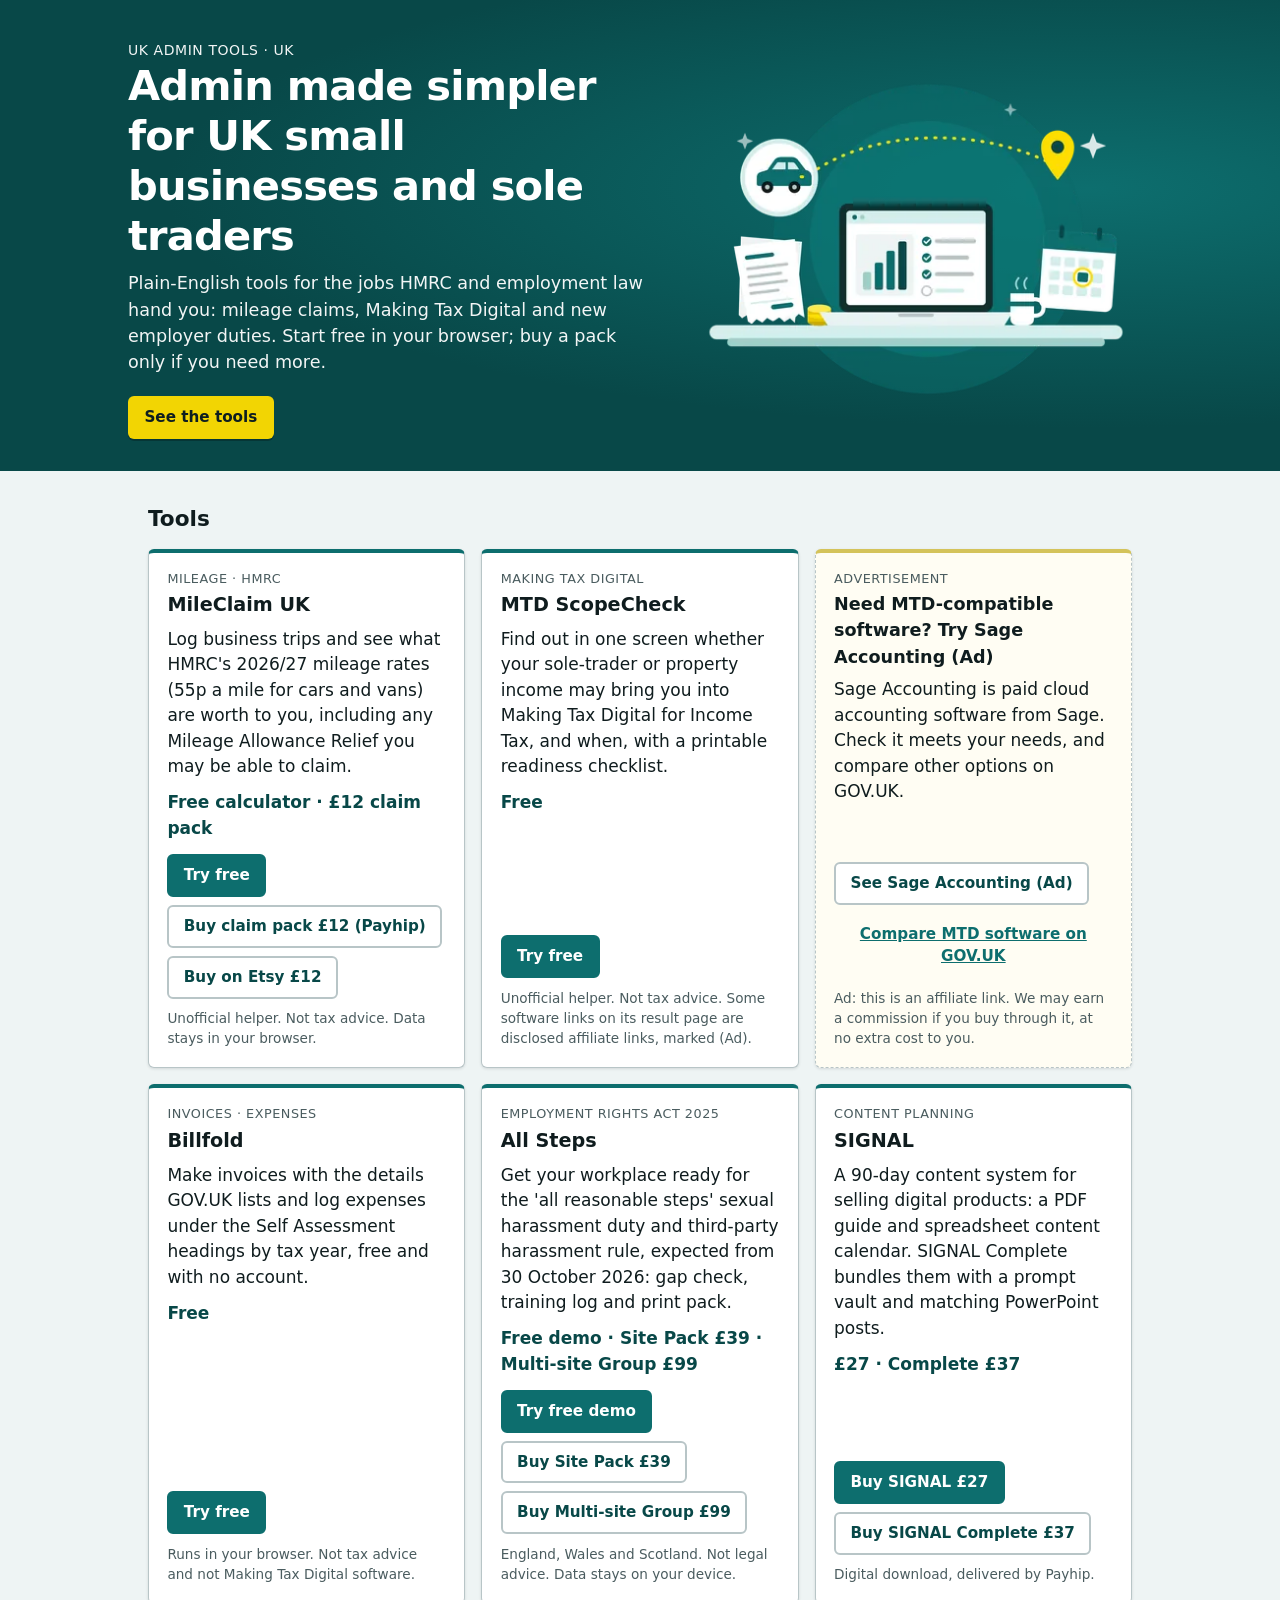
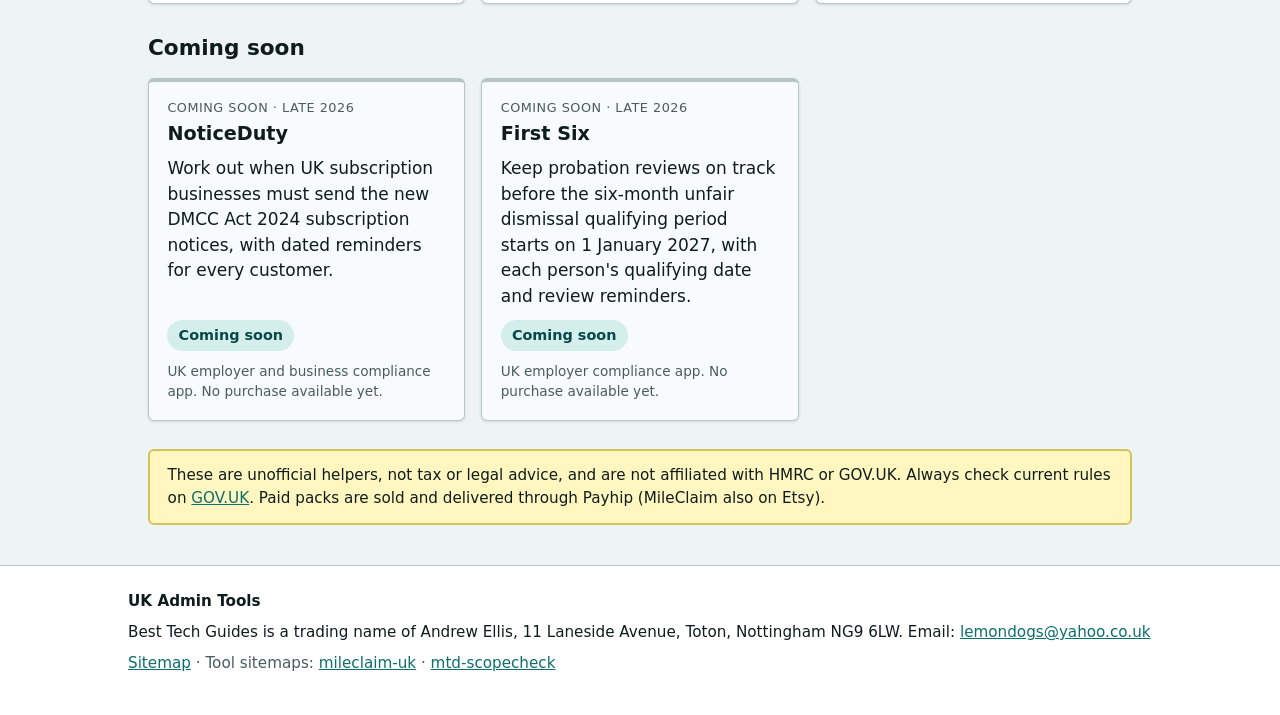
==== index.html @ e8af1aeb "Add Billfold card (free) and disclosed Sage Accounting affiliate ad; Billfold in ItemList and sitema" ====
<!DOCTYPE html>
<html lang="en-GB">
<head>
  <meta charset="utf-8">
  <meta name="viewport" content="width=device-width, initial-scale=1">
  <title>UK Admin Tools: free and low-cost tools for UK small businesses and sole traders</title>
  <meta name="description" content="UK Admin Tools makes simple, browser-based tools for UK small businesses and sole traders: HMRC mileage claims, Making Tax Digital scope checks and employer compliance files. Free tools plus low-cost packs.">
  <meta name="robots" content="index,follow">
  <link rel="canonical" href="https://besttechguides.github.io/">
  <meta property="og:type" content="website">
  <meta property="og:locale" content="en_GB">
  <meta property="og:url" content="https://besttechguides.github.io/">
  <meta property="og:site_name" content="UK Admin Tools">
  <meta property="og:title" content="UK Admin Tools: free and low-cost tools for UK small businesses and sole traders">
  <meta property="og:description" content="UK Admin Tools makes simple, browser-based tools for UK small businesses and sole traders: HMRC mileage claims, Making Tax Digital scope checks and employer compliance files. Free tools plus low-cost packs.">
  <meta property="og:image" content="https://besttechguides.github.io/img/og-image.png">
  <meta property="og:image:type" content="image/png">
  <meta property="og:image:width" content="1200">
  <meta property="og:image:height" content="630">
  <meta property="og:image:alt" content="Illustration of a small-business desk: a laptop showing a chart and checklist, receipts and coins, a coffee mug, a calendar with a date circled, and a car badge with a dotted route to a map pin.">
  <meta name="twitter:card" content="summary_large_image">
  <meta name="twitter:title" content="UK Admin Tools: free and low-cost tools for UK small businesses and sole traders">
  <meta name="twitter:description" content="UK Admin Tools makes simple, browser-based tools for UK small businesses and sole traders: HMRC mileage claims, Making Tax Digital scope checks and employer compliance files. Free tools plus low-cost packs.">
  <meta name="twitter:image" content="https://besttechguides.github.io/img/og-image.png">
  <meta name="twitter:image:alt" content="Illustration of a small-business desk: a laptop showing a chart and checklist, receipts and coins, a coffee mug, a calendar with a date circled, and a car badge with a dotted route to a map pin.">
  <meta name="theme-color" content="#084848">
  <link rel="stylesheet" href="styles.css">
  <link rel="sitemap" type="application/xml" title="Sitemap" href="https://besttechguides.github.io/sitemap.xml">
  <script type="application/ld+json">
{
  "@context": "https://schema.org",
  "@type": "Organization",
  "name": "UK Admin Tools",
  "url": "https://besttechguides.github.io/",
  "email": "lemondogs@yahoo.co.uk",
  "address": {
    "@type": "PostalAddress",
    "streetAddress": "11 Laneside Avenue, Toton",
    "addressLocality": "Nottingham",
    "postalCode": "NG9 6LW",
    "addressCountry": "GB"
  }
}
  </script>
  <script type="application/ld+json">
{
  "@context": "https://schema.org",
  "@type": "ItemList",
  "name": "UK Admin Tools tools",
  "itemListElement": [
    {
      "@type": "ListItem",
      "position": 1,
      "item": {
        "@type": "WebApplication",
        "name": "MileClaim UK",
        "url": "https://besttechguides.github.io/mileclaim-uk/",
        "description": "Log business trips and see what HMRC's 2026/27 mileage rates (55p a mile for cars and vans) are worth to you, including any Mileage Allowance Relief you may be able to claim.",
        "applicationCategory": "BusinessApplication",
        "operatingSystem": "Any",
        "offers": [
          {
            "@type": "Offer",
            "name": "Free calculator",
            "price": "0",
            "priceCurrency": "GBP",
            "url": "https://besttechguides.github.io/mileclaim-uk/"
          },
          {
            "@type": "Offer",
            "name": "HMRC Mileage Claim Pack 2026/27",
            "price": "12.00",
            "priceCurrency": "GBP",
            "url": "https://payhip.com/b/d2CPD"
          }
        ]
      }
    },
    {
      "@type": "ListItem",
      "position": 2,
      "item": {
        "@type": "WebApplication",
        "name": "MTD ScopeCheck",
        "url": "https://besttechguides.github.io/mtd-scopecheck/",
        "description": "Find out in one screen whether your sole-trader or property income may bring you into Making Tax Digital for Income Tax, and when, with a printable readiness checklist.",
        "applicationCategory": "BusinessApplication",
        "operatingSystem": "Any",
        "offers": [
          {
            "@type": "Offer",
            "name": "Free scope checker",
            "price": "0",
            "priceCurrency": "GBP",
            "url": "https://besttechguides.github.io/mtd-scopecheck/"
          }
        ]
      }
    },
    {
      "@type": "ListItem",
      "position": 3,
      "item": {
        "@type": "WebApplication",
        "name": "Billfold",
        "url": "https://besttechguides.github.io/billfold/",
        "description": "Make invoices with the details GOV.UK lists and log expenses under the Self Assessment headings by tax year, free and with no account.",
        "applicationCategory": "BusinessApplication",
        "operatingSystem": "Any",
        "offers": [
          {
            "@type": "Offer",
            "name": "Free invoice and expense worksheet",
            "price": "0",
            "priceCurrency": "GBP",
            "url": "https://besttechguides.github.io/billfold/"
          }
        ]
      }
    },
    {
      "@type": "ListItem",
      "position": 4,
      "item": {
        "@type": "WebApplication",
        "name": "All Steps",
        "url": "https://besttechguides.github.io/all-steps/",
        "description": "Get your workplace ready for the 'all reasonable steps' sexual harassment duty and third-party harassment rule, expected from 30 October 2026: gap check, training log and print pack.",
        "applicationCategory": "BusinessApplication",
        "operatingSystem": "Any",
        "offers": [
          {
            "@type": "Offer",
            "name": "Free demo",
            "price": "0",
            "priceCurrency": "GBP",
            "url": "https://besttechguides.github.io/all-steps/"
          },
          {
            "@type": "Offer",
            "name": "All Steps Site Pack",
            "price": "39.00",
            "priceCurrency": "GBP",
            "url": "https://payhip.com/b/bBaI7"
          },
          {
            "@type": "Offer",
            "name": "All Steps Multi-site Group",
            "price": "99.00",
            "priceCurrency": "GBP",
            "url": "https://payhip.com/b/0mWQ7"
          }
        ]
      }
    },
    {
      "@type": "ListItem",
      "position": 5,
      "item": {
        "@type": "Product",
        "name": "SIGNAL",
        "url": "https://payhip.com/b/0lhdi",
        "description": "A 90-day content system for selling digital products: a PDF guide and spreadsheet content calendar. SIGNAL Complete bundles them with a prompt vault and matching PowerPoint posts.",
        "offers": [
          {
            "@type": "Offer",
            "name": "SIGNAL 90-Day Authority Content System",
            "price": "27.00",
            "priceCurrency": "GBP",
            "url": "https://payhip.com/b/0lhdi"
          },
          {
            "@type": "Offer",
            "name": "SIGNAL Complete",
            "price": "37.00",
            "priceCurrency": "GBP",
            "url": "https://payhip.com/b/3fCz1"
          }
        ]
      }
    }
  ]
}
  </script>
</head>
<body>
  <a class="skip-link" href="#main">Skip to content</a>
  <header class="site-header hero">
    <div class="site-header__inner hero__inner">
      <div class="hero__text">
        <p class="site-header__eyebrow">UK Admin Tools · UK</p>
        <h1>Admin made simpler for UK small businesses and sole traders</h1>
        <p class="hero__sub">Plain-English tools for the jobs HMRC and employment law hand you: mileage claims, Making Tax Digital and new employer duties. Start free in your browser; buy a pack only if you need more.</p>
        <p class="site-header__ctas"><a class="btn btn--cta" href="#tools">See the tools</a></p>
      </div>
      <picture class="hero__art">
        <source type="image/webp" srcset="img/hero-480.webp 480w, img/hero-720.webp 720w, img/hero-960.webp 960w" sizes="(min-width: 860px) 460px, (min-width: 560px) 70vw, 92vw">
        <img src="img/hero-960.png" width="800" height="600" alt="Illustration of a small-business desk: a laptop showing a chart and checklist, receipts and coins, a coffee mug, a calendar with a date circled, and a car badge with a dotted route to a map pin." fetchpriority="high" decoding="async">
      </picture>
    </div>
  </header>

  <main id="main">
    <section aria-labelledby="tools-heading" id="tools">
      <h2 id="tools-heading">Tools</h2>
      <div class="grid">
      <article class="card" id="mileclaim">
        <p class="card__tag">Mileage · HMRC</p>
        <h3>MileClaim UK</h3>
        <p class="card__benefit">Log business trips and see what HMRC's 2026/27 mileage rates (55p a mile for cars and vans) are worth to you, including any Mileage Allowance Relief you may be able to claim.</p>
        <p class="card__price">Free calculator · £12 claim pack</p>
        <p class="card__ctas">
          <a class="btn btn--primary" href="https://besttechguides.github.io/mileclaim-uk/">Try free</a>
          <a class="btn btn--secondary" href="https://payhip.com/b/d2CPD" target="_blank" rel="noopener noreferrer">Buy claim pack £12 (Payhip)</a>
          <a class="btn btn--secondary" href="https://www.etsy.com/uk/listing/4578489364/hmrc-mileage-claim-pack-202627-uk" target="_blank" rel="noopener noreferrer">Buy on Etsy £12</a>
        </p>
        <p class="card__note">Unofficial helper. Not tax advice. Data stays in your browser.</p>
      </article>
      <article class="card" id="mtd">
        <p class="card__tag">Making Tax Digital</p>
        <h3>MTD ScopeCheck</h3>
        <p class="card__benefit">Find out in one screen whether your sole-trader or property income may bring you into Making Tax Digital for Income Tax, and when, with a printable readiness checklist.</p>
        <p class="card__price">Free</p>
        <p class="card__ctas">
          <a class="btn btn--primary" href="https://besttechguides.github.io/mtd-scopecheck/">Try free</a>
        </p>
        <p class="card__note">Unofficial helper. Not tax advice. Some software links on its result page are disclosed affiliate links, marked (Ad).</p>
      </article>
      <aside class="card card--ad" id="ad-sage" aria-label="Advertisement">
        <p class="card__tag">Advertisement</p>
        <h3>Need MTD-compatible software? Try Sage Accounting (Ad)</h3>
        <p class="card__benefit">Sage Accounting is paid cloud accounting software from Sage. Check it meets your needs, and compare other options on GOV.UK.</p>
        <p class="card__ctas">
          <a class="btn btn--secondary" href="https://sageuklimited.sjv.io/5kGrQj" target="_blank" rel="sponsored noopener">See Sage Accounting (Ad)</a>
          <a class="btn btn--link" href="https://www.gov.uk/guidance/choose-the-right-software-for-making-tax-digital-for-income-tax" target="_blank" rel="noopener noreferrer">Compare MTD software on GOV.UK</a>
        </p>
        <p class="card__note">Ad: this is an affiliate link. We may earn a commission if you buy through it, at no extra cost to you.</p>
      </aside>
      <article class="card" id="billfold">
        <p class="card__tag">Invoices · Expenses</p>
        <h3>Billfold</h3>
        <p class="card__benefit">Make invoices with the details GOV.UK lists and log expenses under the Self Assessment headings by tax year, free and with no account.</p>
        <p class="card__price">Free</p>
        <p class="card__ctas">
          <a class="btn btn--primary" href="https://besttechguides.github.io/billfold/">Try free</a>
        </p>
        <p class="card__note">Runs in your browser. Not tax advice and not Making Tax Digital software.</p>
      </article>
      <article class="card" id="allsteps">
        <p class="card__tag">Employment Rights Act 2025</p>
        <h3>All Steps</h3>
        <p class="card__benefit">Get your workplace ready for the 'all reasonable steps' sexual harassment duty and third-party harassment rule, expected from 30 October 2026: gap check, training log and print pack.</p>
        <p class="card__price">Free demo · Site Pack £39 · Multi-site Group £99</p>
        <p class="card__ctas">
          <a class="btn btn--primary" href="https://besttechguides.github.io/all-steps/">Try free demo</a>
          <a class="btn btn--secondary" href="https://payhip.com/b/bBaI7" target="_blank" rel="noopener noreferrer">Buy Site Pack £39</a>
          <a class="btn btn--secondary" href="https://payhip.com/b/0mWQ7" target="_blank" rel="noopener noreferrer">Buy Multi-site Group £99</a>
        </p>
        <p class="card__note">England, Wales and Scotland. Not legal advice. Data stays on your device.</p>
      </article>
      <article class="card" id="signal">
        <p class="card__tag">Content planning</p>
        <h3>SIGNAL</h3>
        <p class="card__benefit">A 90-day content system for selling digital products: a PDF guide and spreadsheet content calendar. SIGNAL Complete bundles them with a prompt vault and matching PowerPoint posts.</p>
        <p class="card__price">£27 · Complete £37</p>
        <p class="card__ctas">
          <a class="btn btn--primary" href="https://payhip.com/b/0lhdi" target="_blank" rel="noopener noreferrer">Buy SIGNAL £27</a>
          <a class="btn btn--secondary" href="https://payhip.com/b/3fCz1" target="_blank" rel="noopener noreferrer">Buy SIGNAL Complete £37</a>
        </p>
        <p class="card__note">Digital download, delivered by Payhip.</p>
      </article>
      </div>
    </section>

    <section aria-labelledby="soon-heading" id="soon">
      <h2 id="soon-heading">Coming soon</h2>
      <div class="grid">
      <article class="card card--soon" id="noticeduty">
        <p class="card__tag">Coming soon · late 2026</p>
        <h3>NoticeDuty</h3>
        <p class="card__benefit">Work out when UK subscription businesses must send the new DMCC Act 2024 subscription notices, with dated reminders for every customer.</p>
        
        <p class="card__ctas"><span class="badge">Coming soon</span></p>
        <p class="card__note">UK employer and business compliance app. No purchase available yet.</p>
      </article>
      <article class="card card--soon" id="firstsix">
        <p class="card__tag">Coming soon · late 2026</p>
        <h3>First Six</h3>
        <p class="card__benefit">Keep probation reviews on track before the six-month unfair dismissal qualifying period starts on 1 January 2027, with each person's qualifying date and review reminders.</p>
        
        <p class="card__ctas"><span class="badge">Coming soon</span></p>
        <p class="card__note">UK employer compliance app. No purchase available yet.</p>
      </article>
      </div>
    </section>

    <aside class="disclaimer" role="note">
      <p>These are unofficial helpers, not tax or legal advice, and are not affiliated with HMRC or GOV.UK. Always check current rules on <a href="https://www.gov.uk/" target="_blank" rel="noopener noreferrer">GOV.UK</a>. Paid packs are sold and delivered through Payhip (MileClaim also on Etsy).</p>
    </aside>
  </main>

  <footer class="site-footer">
    <div class="site-footer__inner">
      <p><strong>UK Admin Tools</strong></p>
      <p>Best Tech Guides is a trading name of Andrew Ellis, 11 Laneside Avenue, Toton, Nottingham NG9 6LW. Email: <a href="mailto:lemondogs@yahoo.co.uk">lemondogs@yahoo.co.uk</a></p>
      <p class="muted"><a href="https://besttechguides.github.io/sitemap.xml">Sitemap</a> · Tool sitemaps: <a href="https://besttechguides.github.io/mileclaim-uk/sitemap.xml">mileclaim-uk</a> · <a href="https://besttechguides.github.io/mtd-scopecheck/sitemap.xml">mtd-scopecheck</a></p>
    </div>
  </footer>
</body>
</html>
---- styles.css ----
/* Hub: same teal / ink palette and components as MileClaim UK and MTD ScopeCheck */
:root{--ink:#0f1c1e;--muted:#4a5c5f;--border:#b8c5c7;--surface:#fff;--page:#eef4f4;--brand:#0d6e6e;--brand-dark:#084848;--brand-light:#d4eeec;--focus:#ffdd00;--amber-bg:#fff7bf;--radius:6px;--shadow:0 1px 3px rgba(15,28,30,.12);--max:64rem;--font:"Segoe UI",system-ui,-apple-system,BlinkMacSystemFont,"Helvetica Neue",Arial,sans-serif}
*,*::before,*::after{box-sizing:border-box}
html{scroll-behavior:smooth}
body{margin:0;font-family:var(--font);font-size:1.0625rem;line-height:1.5;color:var(--ink);background:var(--page)}
a{color:var(--brand)}a:hover{color:var(--brand-dark)}
a:focus-visible{outline:3px solid var(--focus);outline-offset:0}
.skip-link{position:absolute;left:-9999px;top:0;background:var(--ink);color:#fff;padding:.5rem 1rem;z-index:100}.skip-link:focus{left:0}
.site-header{background:var(--brand-dark);color:#fff;padding:1.75rem 1.25rem 2rem}
.site-header__inner,main,.site-footer__inner{max-width:var(--max);margin:0 auto}
.site-header__eyebrow{margin:0 0 .35rem;font-size:.875rem;letter-spacing:.04em;text-transform:uppercase;opacity:.9}
.site-header h1{margin:0 0 .6rem;font-size:clamp(1.6rem,4.5vw,2.4rem);font-weight:700;letter-spacing:-.02em;line-height:1.2;max-width:40rem}
.site-header p{margin:0;max-width:42rem;opacity:.95}
.site-header__ctas{margin-top:1.25rem!important}
.hero{position:relative;overflow:hidden;background:radial-gradient(ellipse at 85% 40%,#0d6e6e 0%,rgba(13,110,110,0) 60%),var(--brand-dark);padding:2rem 1.25rem 1.5rem}
.hero__inner{display:grid;grid-template-columns:1fr;gap:1rem;align-items:center}
.hero__sub{font-size:1.1rem}
.hero__art{display:block;justify-self:center;width:100%;max-width:30rem}
.hero__art img{display:block;width:100%;height:auto;aspect-ratio:4/3}
.btn--cta{background:var(--focus);color:var(--ink);border-color:var(--focus);font-size:1.05rem;padding:.7rem 1.4rem;box-shadow:0 2px 0 rgba(0,0,0,.25)}
.btn--cta:hover{background:#ffe94d;border-color:#ffe94d;color:var(--ink)}
.btn--cta:focus-visible{outline:3px solid #fff;outline-offset:2px}
@media (min-width:860px){.hero{padding:2.5rem 1.25rem 2rem}.hero__inner{grid-template-columns:1.1fr 1fr;gap:2rem}.hero h1{font-size:2.6rem}.hero__art{max-width:none}}
@media (prefers-reduced-motion:reduce){html{scroll-behavior:auto}}
main{padding:1.5rem 1.25rem 2.5rem}
main h2{font-size:1.35rem;margin:.5rem 0 .85rem}
section+section{margin-top:1.75rem}
.grid{display:grid;grid-template-columns:1fr;gap:1rem}
@media (min-width:640px){.grid{grid-template-columns:repeat(2,1fr)}}
@media (min-width:980px){.grid{grid-template-columns:repeat(3,1fr)}}
.card{display:flex;flex-direction:column;background:var(--surface);border:1px solid var(--border);border-top:4px solid var(--brand);border-radius:var(--radius);box-shadow:var(--shadow);padding:1rem 1.15rem 1.15rem}
.card--soon{border-top-color:var(--border);background:#f8fbfb}
.card__tag{margin:0 0 .2rem;font-size:.8rem;text-transform:uppercase;letter-spacing:.04em;color:var(--muted)}
.card h3{margin:0 0 .45rem;font-size:1.2rem}
.card__benefit{margin:0 0 .65rem}
.card__price{margin:0 0 .8rem;font-weight:700;color:var(--brand-dark)}
.card__ctas{display:flex;flex-wrap:wrap;gap:.5rem;margin:auto 0 .6rem}
.card__note{margin:0;font-size:.85rem;color:var(--muted)}
.btn{display:inline-block;font:inherit;font-size:.95rem;font-weight:600;padding:.5rem .9rem;border-radius:var(--radius);border:2px solid transparent;text-decoration:none;text-align:center}
.btn--primary{background:var(--brand);color:#fff;border-color:var(--brand)}.btn--primary:hover{background:var(--brand-dark);border-color:var(--brand-dark);color:#fff}
.btn--secondary{background:#fff;color:var(--brand-dark);border-color:var(--border)}.btn--secondary:hover{border-color:var(--brand);color:var(--brand-dark)}
.btn--light{background:#fff;color:var(--brand-dark);border-color:#fff}.btn--light:hover{background:var(--brand-light);color:var(--brand-dark)}
.badge{display:inline-block;background:var(--brand-light);color:var(--brand-dark);font-weight:600;font-size:.9rem;padding:.3rem .7rem;border-radius:999px}
.disclaimer{background:var(--amber-bg);border:2px solid #d4c35a;border-radius:var(--radius);padding:.85rem 1.1rem;margin-top:1.75rem;font-size:.95rem}
.disclaimer p{margin:0}
.site-footer{border-top:1px solid var(--border);background:#fff;padding:1.5rem 1.25rem 2rem;font-size:.95rem}
.site-footer p{margin:0 0 .5rem}
.muted{color:var(--muted)}
.card--ad{border-top-color:#d4c35a;border-style:dashed;border-top-style:solid;background:#fffdf3}
.card--ad h3{font-size:1.1rem}
.btn--link{background:none;border-color:transparent;color:var(--brand);text-decoration:underline;padding-left:.2rem;padding-right:.2rem}
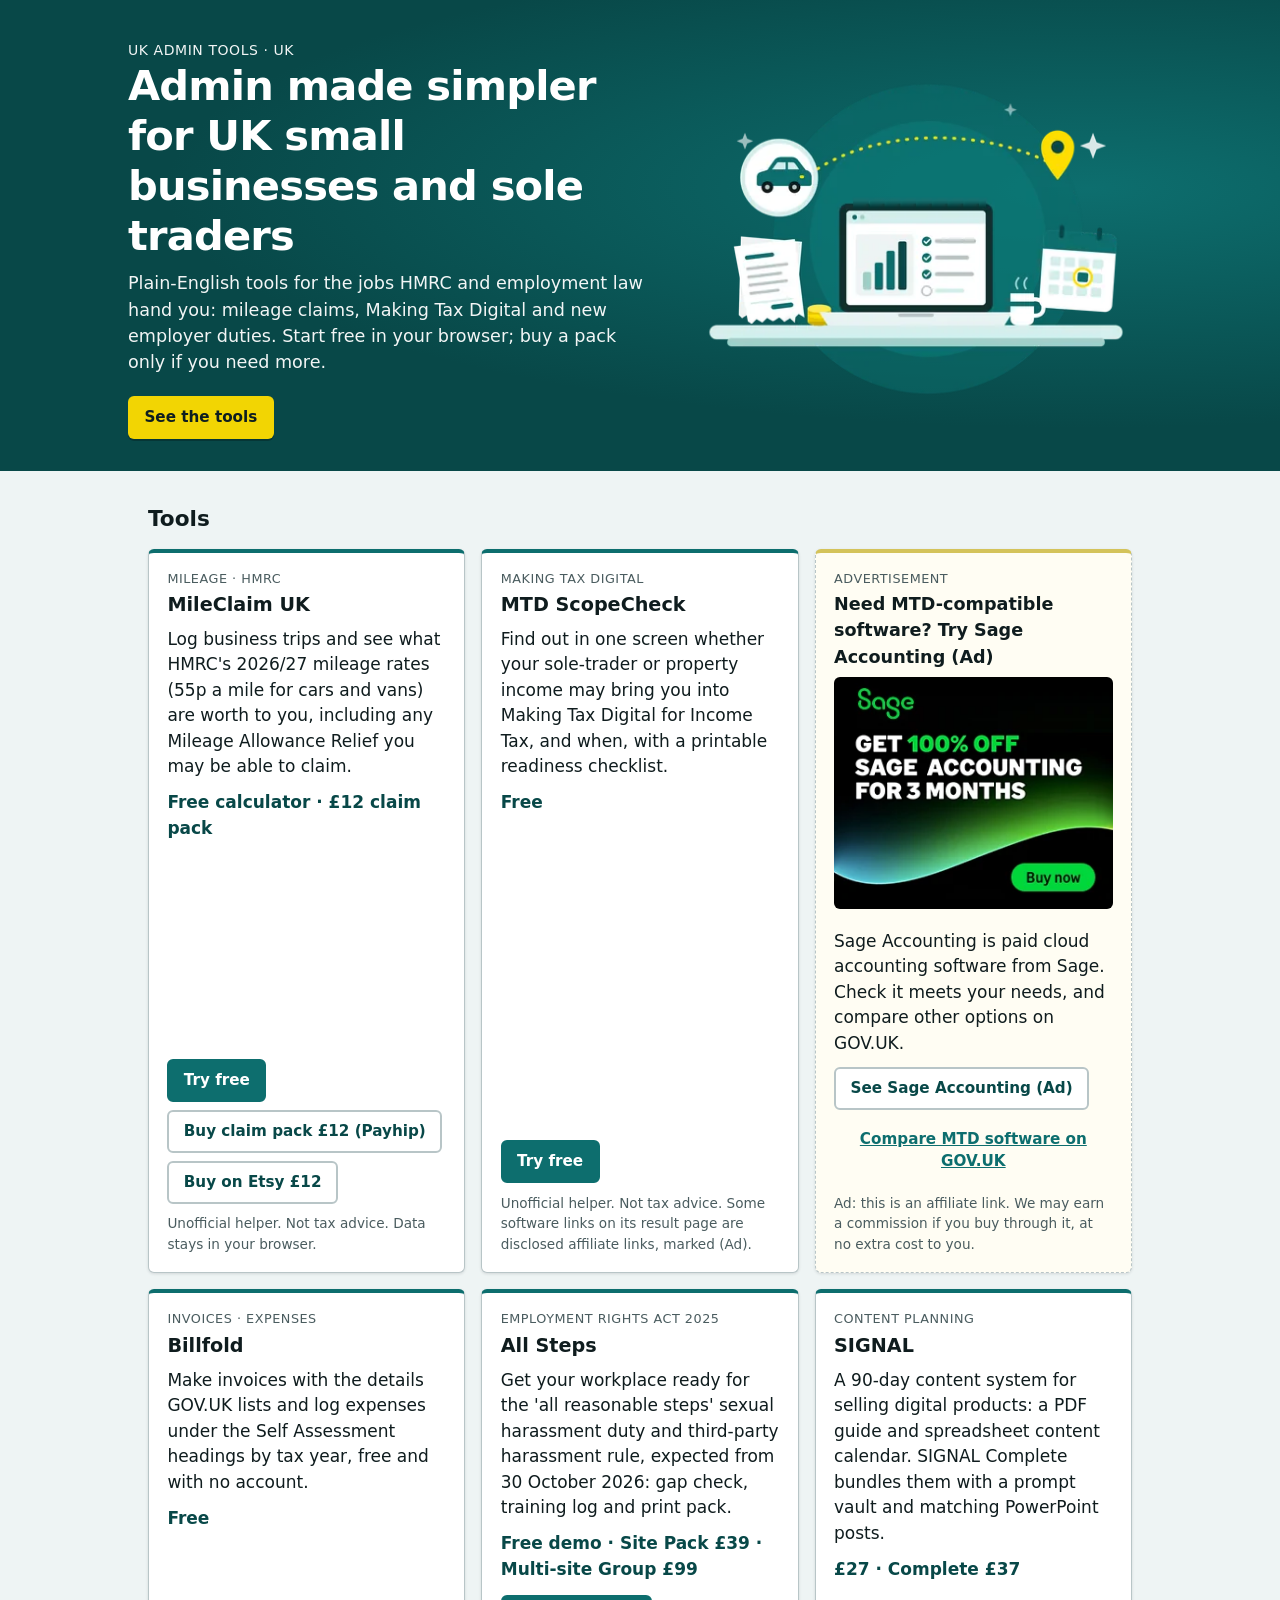
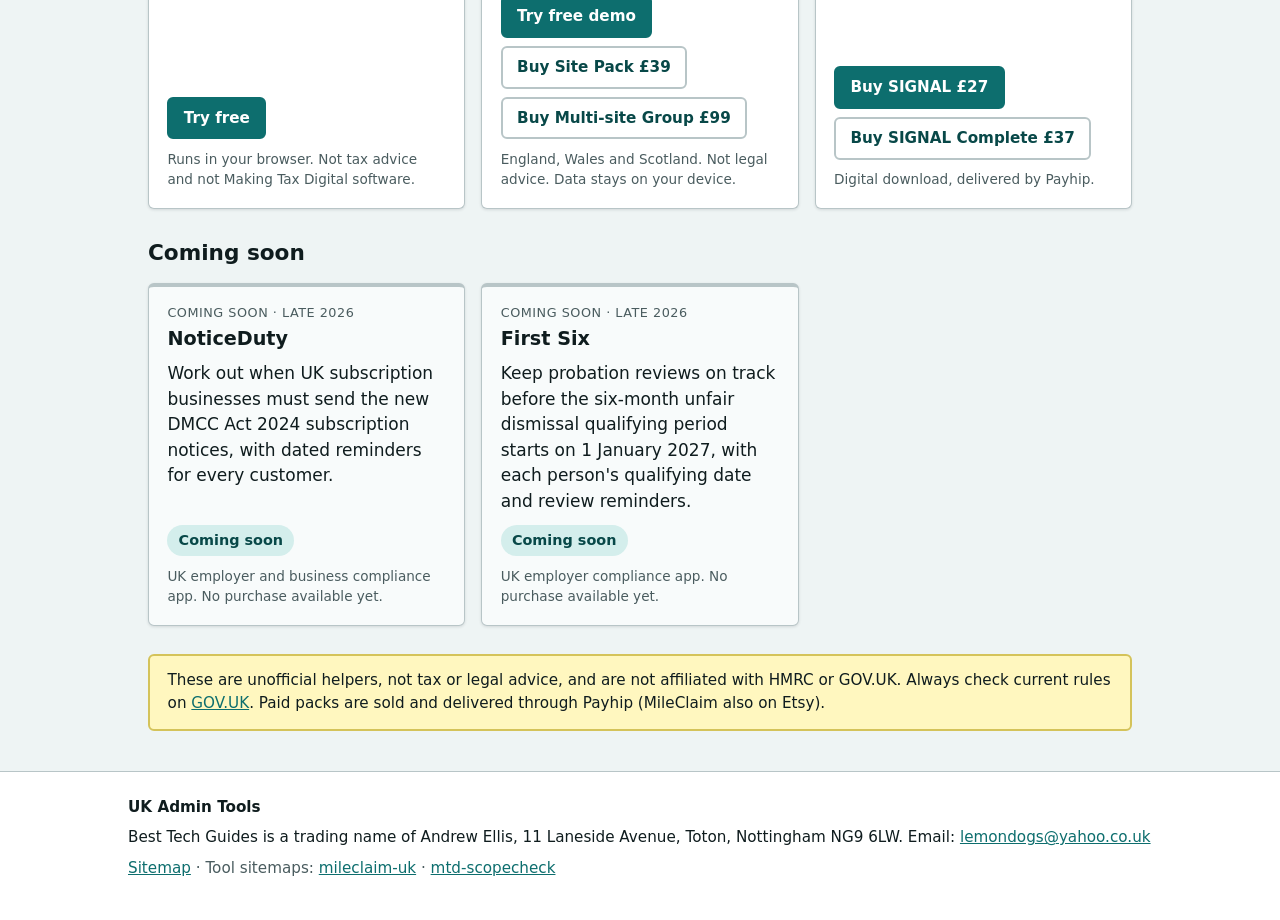
==== commit c620590d: "Sage ad: owner's 300x250 banner (PNG + WebP) wrapped in the tracking link, Ad label and commission n" ====
--- a/index.html
+++ b/index.html
@@ -229,6 +229,7 @@
       <aside class="card card--ad" id="ad-sage" aria-label="Advertisement">
         <p class="card__tag">Advertisement</p>
         <h3>Need MTD-compatible software? Try Sage Accounting (Ad)</h3>
+        <p class="card__banner"><a href="https://sageuklimited.sjv.io/5kGrQj" target="_blank" rel="sponsored noopener"><picture><source type="image/webp" srcset="img/sage-300x250.webp"><img src="img/sage-300x250.png" width="300" height="250" alt="Sage Accounting offer: 100% off for 3 months (Ad)" loading="lazy" decoding="async"></picture></a></p>
         <p class="card__benefit">Sage Accounting is paid cloud accounting software from Sage. Check it meets your needs, and compare other options on GOV.UK.</p>
         <p class="card__ctas">
           <a class="btn btn--secondary" href="https://sageuklimited.sjv.io/5kGrQj" target="_blank" rel="sponsored noopener">See Sage Accounting (Ad)</a>
--- a/styles.css
+++ b/styles.css
@@ -49,3 +49,7 @@
 .card--ad{border-top-color:#d4c35a;border-style:dashed;border-top-style:solid;background:#fffdf3}
 .card--ad h3{font-size:1.1rem}
 .btn--link{background:none;border-color:transparent;color:var(--brand);text-decoration:underline;padding-left:.2rem;padding-right:.2rem}
+.card__banner{margin:0 0 .75rem;text-align:center}
+.card__banner a{display:inline-block;max-width:100%;border-radius:var(--radius);line-height:0}
+.card__banner img{display:block;max-width:100%;height:auto;aspect-ratio:300/250;border-radius:var(--radius)}
+.card__banner a:focus-visible{outline:3px solid var(--focus);outline-offset:2px}
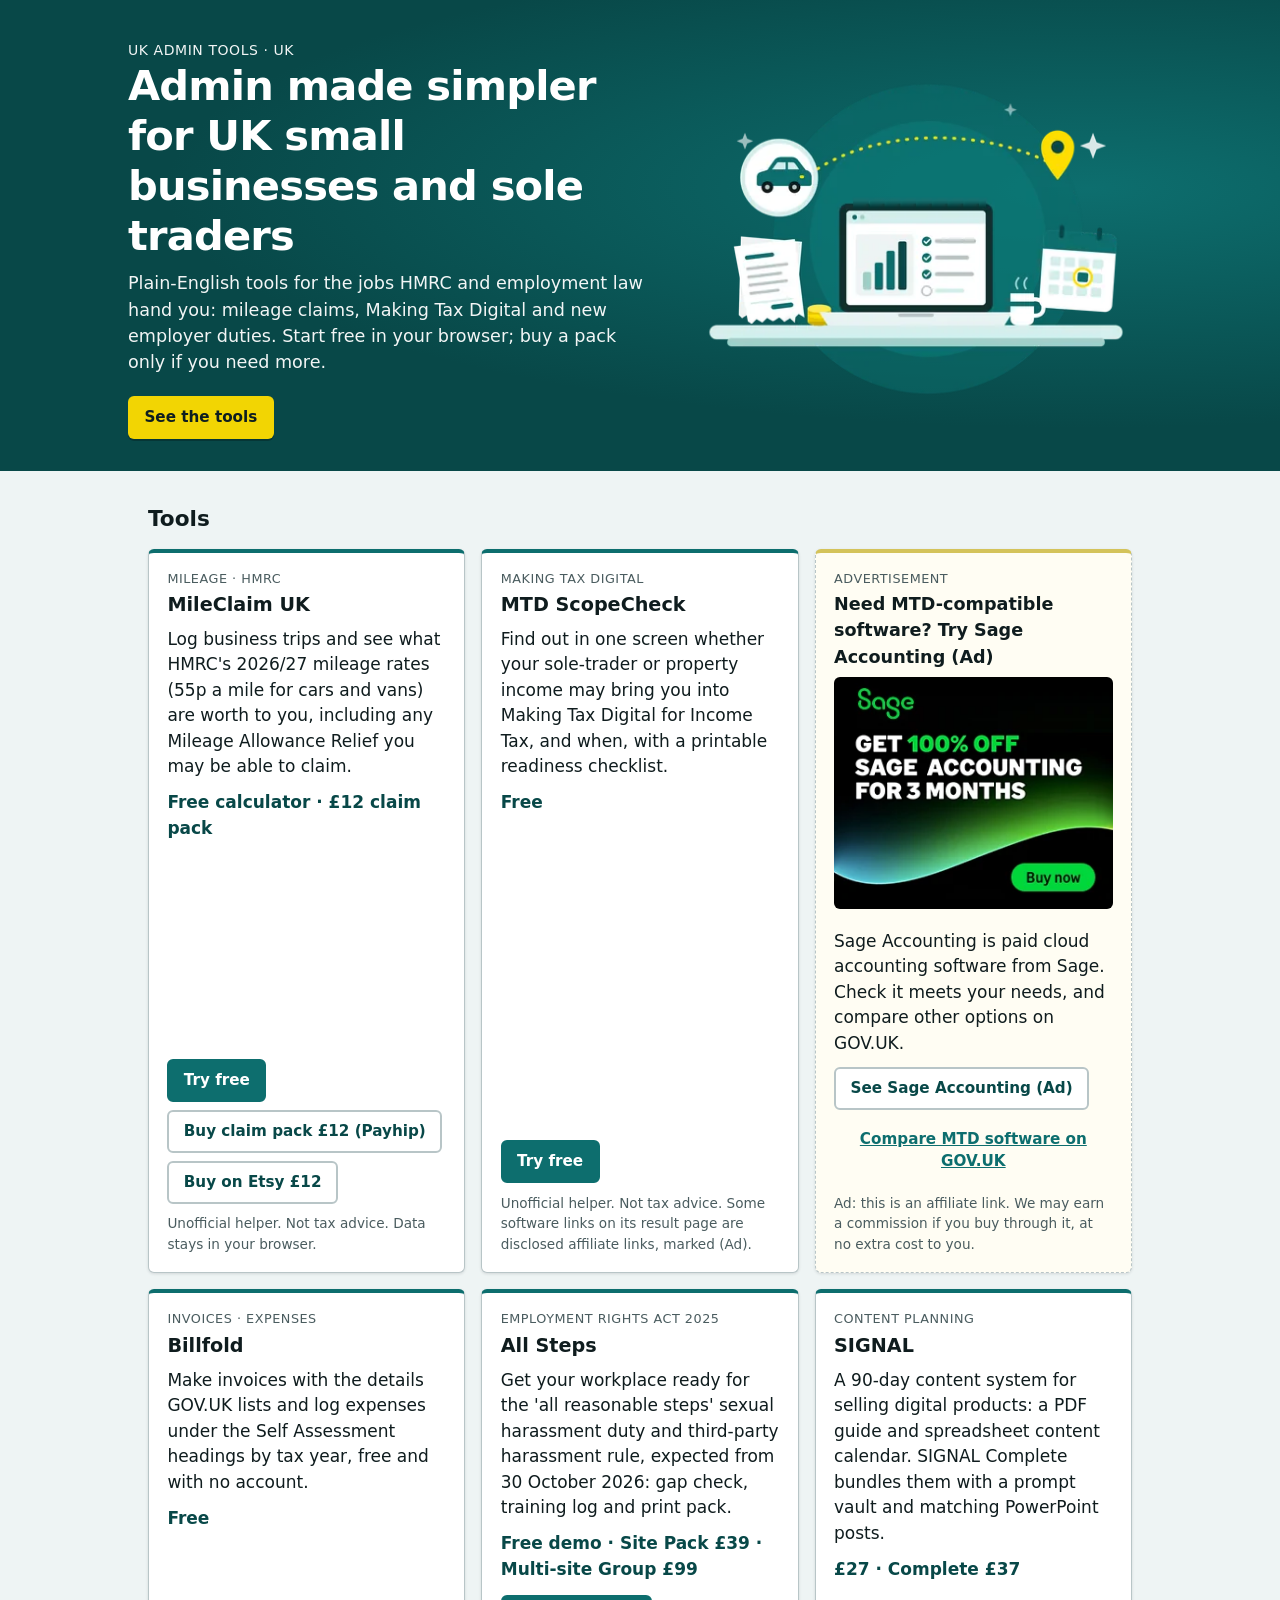
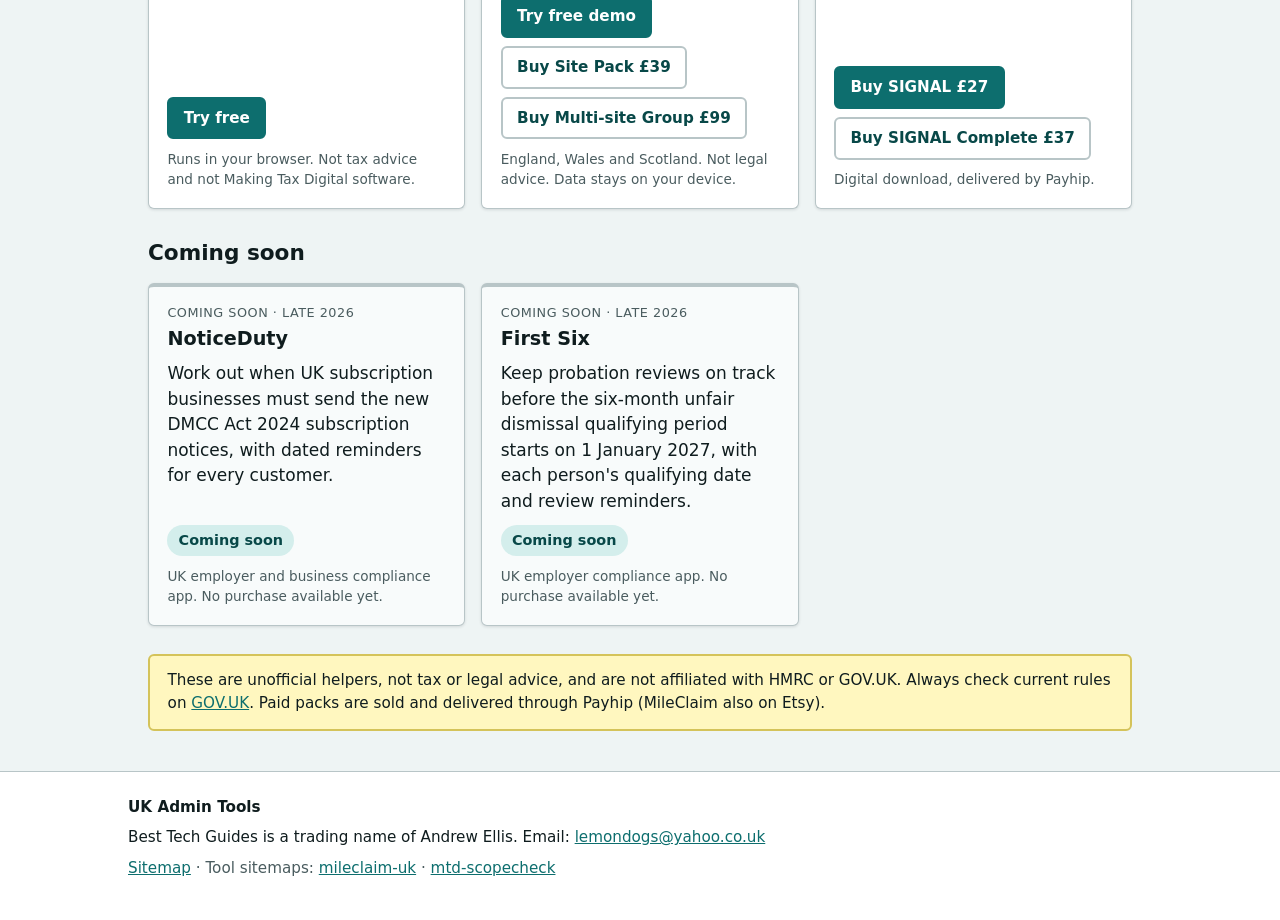
==== commit 3eb33c9e: "Remove postal address from footer trader line and Organization JSON-LD (free hub page)" ====
--- a/index.html
+++ b/index.html
@@ -32,14 +32,7 @@
   "@type": "Organization",
   "name": "UK Admin Tools",
   "url": "https://besttechguides.github.io/",
-  "email": "lemondogs@yahoo.co.uk",
-  "address": {
-    "@type": "PostalAddress",
-    "streetAddress": "11 Laneside Avenue, Toton",
-    "addressLocality": "Nottingham",
-    "postalCode": "NG9 6LW",
-    "addressCountry": "GB"
-  }
+  "email": "lemondogs@yahoo.co.uk"
 }
   </script>
   <script type="application/ld+json">
@@ -303,7 +296,7 @@
   <footer class="site-footer">
     <div class="site-footer__inner">
       <p><strong>UK Admin Tools</strong></p>
-      <p>Best Tech Guides is a trading name of Andrew Ellis, 11 Laneside Avenue, Toton, Nottingham NG9 6LW. Email: <a href="mailto:lemondogs@yahoo.co.uk">lemondogs@yahoo.co.uk</a></p>
+      <p>Best Tech Guides is a trading name of Andrew Ellis. Email: <a href="mailto:lemondogs@yahoo.co.uk">lemondogs@yahoo.co.uk</a></p>
       <p class="muted"><a href="https://besttechguides.github.io/sitemap.xml">Sitemap</a> · Tool sitemaps: <a href="https://besttechguides.github.io/mileclaim-uk/sitemap.xml">mileclaim-uk</a> · <a href="https://besttechguides.github.io/mtd-scopecheck/sitemap.xml">mtd-scopecheck</a></p>
     </div>
   </footer>
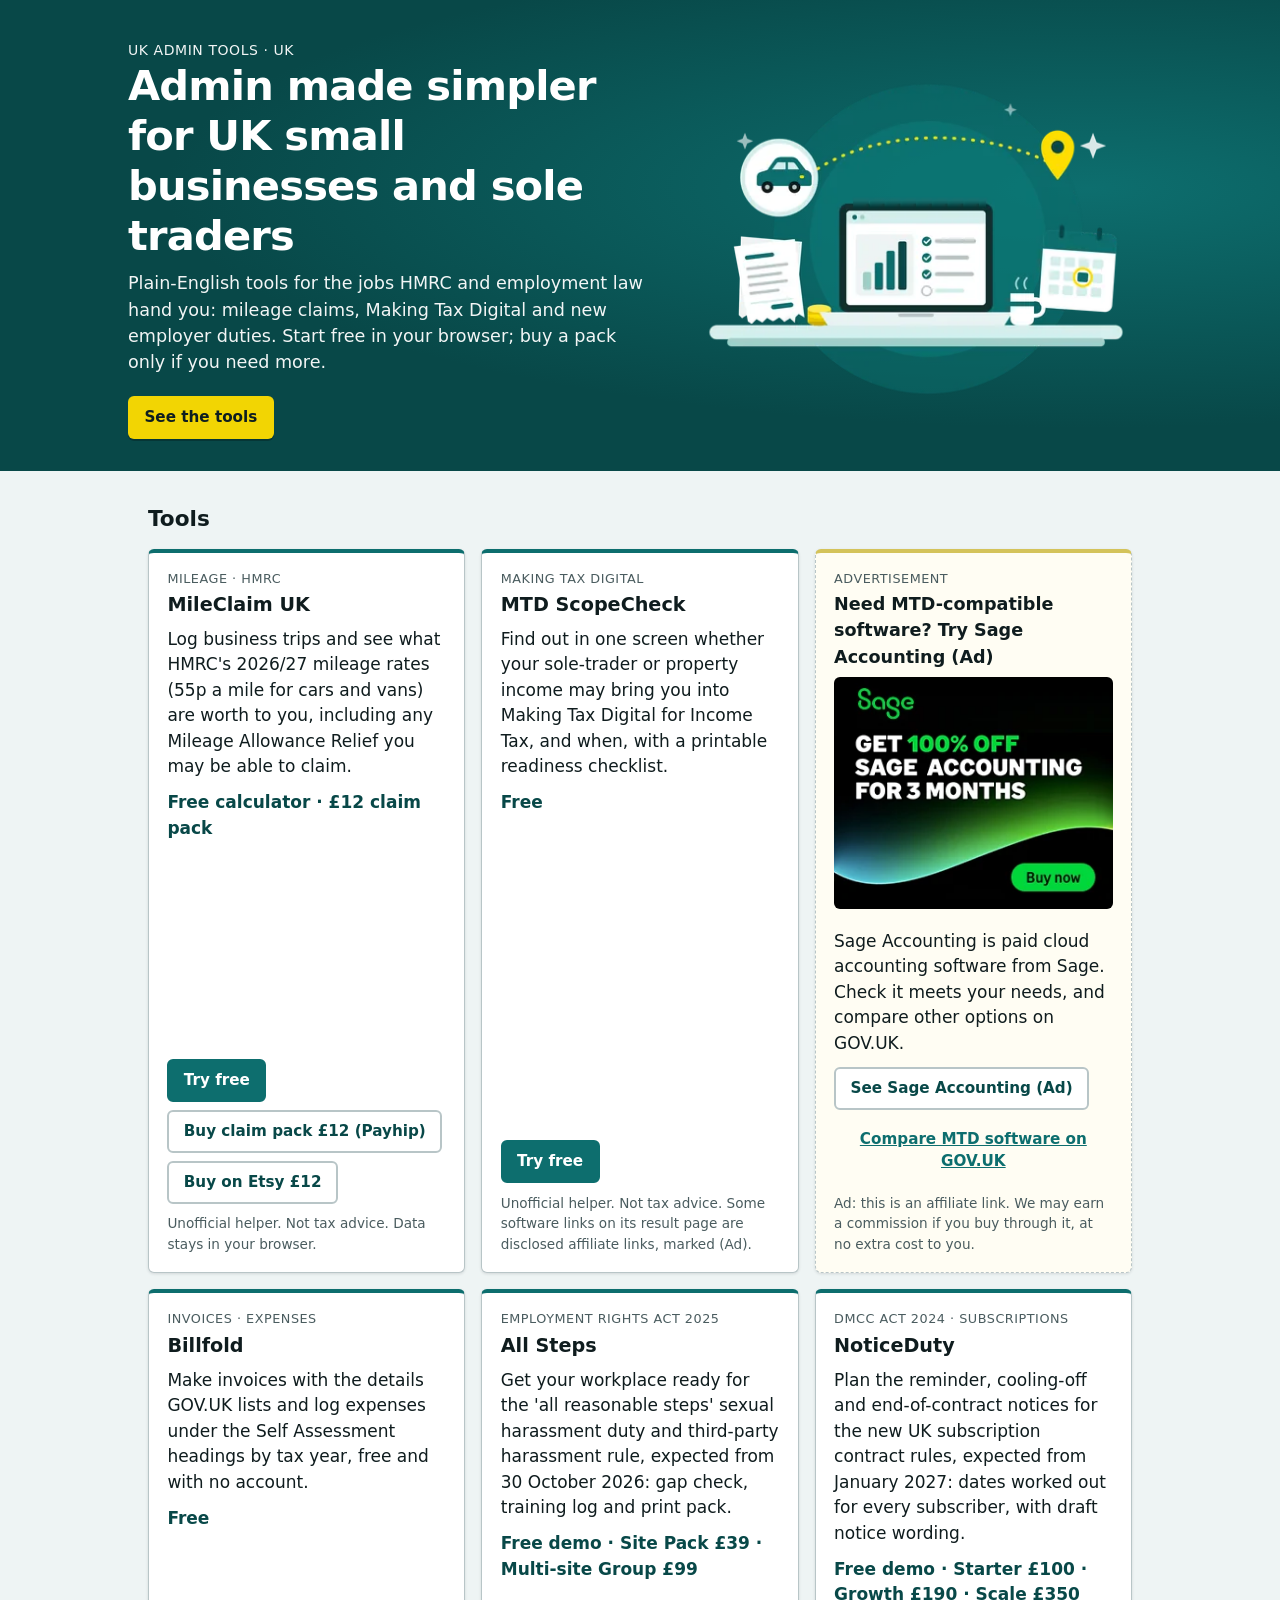
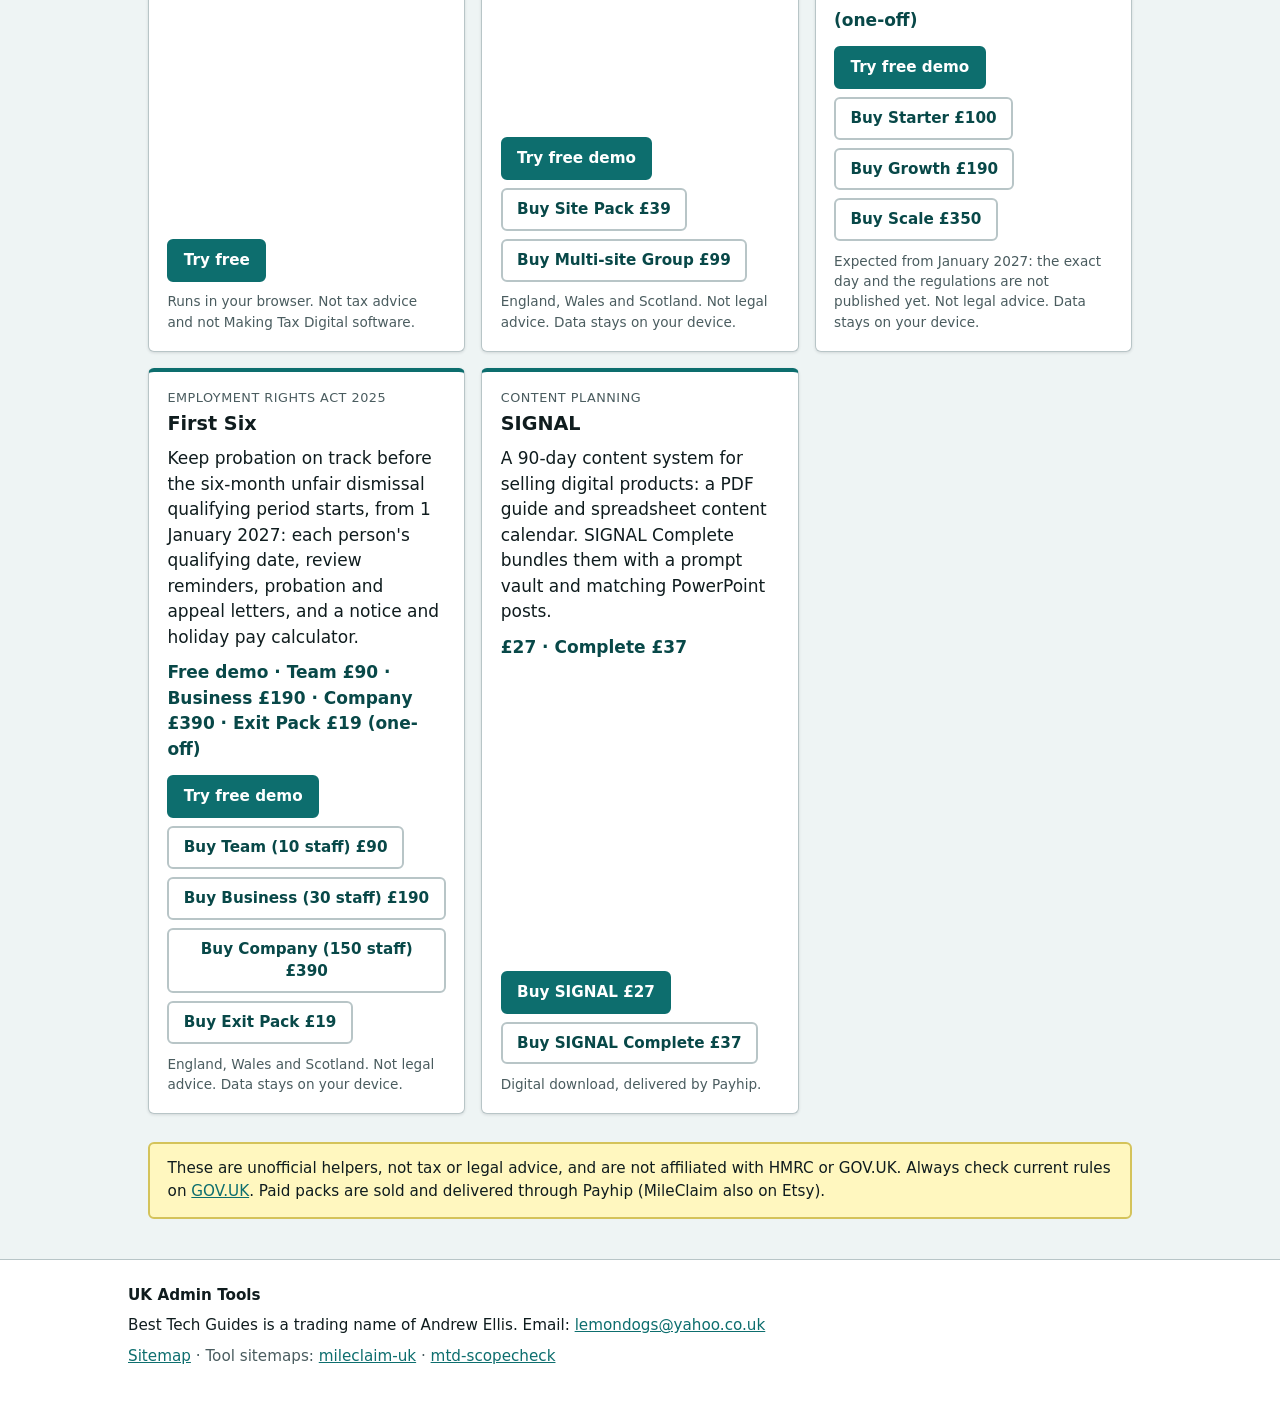
==== commit 39107325: "NoticeDuty and First Six live: free demo and one-off Payhip buy buttons; added to ItemList and sitem" ====
--- a/index.html
+++ b/index.html
@@ -150,6 +150,97 @@
       "@type": "ListItem",
       "position": 5,
       "item": {
+        "@type": "WebApplication",
+        "name": "NoticeDuty",
+        "url": "https://besttechguides.github.io/noticeduty/",
+        "description": "Plan the reminder, cooling-off and end-of-contract notices for the new UK subscription contract rules, expected from January 2027: dates worked out for every subscriber, with draft notice wording.",
+        "applicationCategory": "BusinessApplication",
+        "operatingSystem": "Any",
+        "offers": [
+          {
+            "@type": "Offer",
+            "name": "Free demo",
+            "price": "0",
+            "priceCurrency": "GBP",
+            "url": "https://besttechguides.github.io/noticeduty/"
+          },
+          {
+            "@type": "Offer",
+            "name": "NoticeDuty Starter (up to 1,000 subscriptions)",
+            "price": "100.00",
+            "priceCurrency": "GBP",
+            "url": "https://payhip.com/b/SkH8e"
+          },
+          {
+            "@type": "Offer",
+            "name": "NoticeDuty Growth (up to 5,000 subscriptions)",
+            "price": "190.00",
+            "priceCurrency": "GBP",
+            "url": "https://payhip.com/b/UNRVc"
+          },
+          {
+            "@type": "Offer",
+            "name": "NoticeDuty Scale (up to 10,000 subscriptions)",
+            "price": "350.00",
+            "priceCurrency": "GBP",
+            "url": "https://payhip.com/b/RCeh4"
+          }
+        ]
+      }
+    },
+    {
+      "@type": "ListItem",
+      "position": 6,
+      "item": {
+        "@type": "WebApplication",
+        "name": "First Six",
+        "url": "https://besttechguides.github.io/first-six/",
+        "description": "Keep probation on track before the six-month unfair dismissal qualifying period starts, from 1 January 2027: each person's qualifying date, review reminders, probation and appeal letters, and a notice and holiday pay calculator.",
+        "applicationCategory": "BusinessApplication",
+        "operatingSystem": "Any",
+        "offers": [
+          {
+            "@type": "Offer",
+            "name": "Free demo",
+            "price": "0",
+            "priceCurrency": "GBP",
+            "url": "https://besttechguides.github.io/first-six/"
+          },
+          {
+            "@type": "Offer",
+            "name": "First Six Team (up to 10 staff)",
+            "price": "90.00",
+            "priceCurrency": "GBP",
+            "url": "https://payhip.com/b/8y16X"
+          },
+          {
+            "@type": "Offer",
+            "name": "First Six Business (up to 30 staff)",
+            "price": "190.00",
+            "priceCurrency": "GBP",
+            "url": "https://payhip.com/b/jNt4T"
+          },
+          {
+            "@type": "Offer",
+            "name": "First Six Company (up to 150 staff)",
+            "price": "390.00",
+            "priceCurrency": "GBP",
+            "url": "https://payhip.com/b/RCrod"
+          },
+          {
+            "@type": "Offer",
+            "name": "First Six Exit Pack (one employee)",
+            "price": "19.00",
+            "priceCurrency": "GBP",
+            "url": "https://payhip.com/b/x9wab"
+          }
+        ]
+      }
+    },
+    {
+      "@type": "ListItem",
+      "position": 7,
+      "item": {
         "@type": "Product",
         "name": "SIGNAL",
         "url": "https://payhip.com/b/0lhdi",
@@ -252,6 +343,33 @@
         </p>
         <p class="card__note">England, Wales and Scotland. Not legal advice. Data stays on your device.</p>
       </article>
+      <article class="card" id="noticeduty">
+        <p class="card__tag">DMCC Act 2024 · Subscriptions</p>
+        <h3>NoticeDuty</h3>
+        <p class="card__benefit">Plan the reminder, cooling-off and end-of-contract notices for the new UK subscription contract rules, expected from January 2027: dates worked out for every subscriber, with draft notice wording.</p>
+        <p class="card__price">Free demo · Starter £100 · Growth £190 · Scale £350 (one-off)</p>
+        <p class="card__ctas">
+          <a class="btn btn--primary" href="https://besttechguides.github.io/noticeduty/">Try free demo</a>
+          <a class="btn btn--secondary" href="https://payhip.com/b/SkH8e" target="_blank" rel="noopener noreferrer">Buy Starter £100</a>
+          <a class="btn btn--secondary" href="https://payhip.com/b/UNRVc" target="_blank" rel="noopener noreferrer">Buy Growth £190</a>
+          <a class="btn btn--secondary" href="https://payhip.com/b/RCeh4" target="_blank" rel="noopener noreferrer">Buy Scale £350</a>
+        </p>
+        <p class="card__note">Expected from January 2027: the exact day and the regulations are not published yet. Not legal advice. Data stays on your device.</p>
+      </article>
+      <article class="card" id="firstsix">
+        <p class="card__tag">Employment Rights Act 2025</p>
+        <h3>First Six</h3>
+        <p class="card__benefit">Keep probation on track before the six-month unfair dismissal qualifying period starts, from 1 January 2027: each person's qualifying date, review reminders, probation and appeal letters, and a notice and holiday pay calculator.</p>
+        <p class="card__price">Free demo · Team £90 · Business £190 · Company £390 · Exit Pack £19 (one-off)</p>
+        <p class="card__ctas">
+          <a class="btn btn--primary" href="https://besttechguides.github.io/first-six/">Try free demo</a>
+          <a class="btn btn--secondary" href="https://payhip.com/b/8y16X" target="_blank" rel="noopener noreferrer">Buy Team (10 staff) £90</a>
+          <a class="btn btn--secondary" href="https://payhip.com/b/jNt4T" target="_blank" rel="noopener noreferrer">Buy Business (30 staff) £190</a>
+          <a class="btn btn--secondary" href="https://payhip.com/b/RCrod" target="_blank" rel="noopener noreferrer">Buy Company (150 staff) £390</a>
+          <a class="btn btn--secondary" href="https://payhip.com/b/x9wab" target="_blank" rel="noopener noreferrer">Buy Exit Pack £19</a>
+        </p>
+        <p class="card__note">England, Wales and Scotland. Not legal advice. Data stays on your device.</p>
+      </article>
       <article class="card" id="signal">
         <p class="card__tag">Content planning</p>
         <h3>SIGNAL</h3>
@@ -266,27 +384,6 @@
       </div>
     </section>
 
-    <section aria-labelledby="soon-heading" id="soon">
-      <h2 id="soon-heading">Coming soon</h2>
-      <div class="grid">
-      <article class="card card--soon" id="noticeduty">
-        <p class="card__tag">Coming soon · late 2026</p>
-        <h3>NoticeDuty</h3>
-        <p class="card__benefit">Work out when UK subscription businesses must send the new DMCC Act 2024 subscription notices, with dated reminders for every customer.</p>
-        
-        <p class="card__ctas"><span class="badge">Coming soon</span></p>
-        <p class="card__note">UK employer and business compliance app. No purchase available yet.</p>
-      </article>
-      <article class="card card--soon" id="firstsix">
-        <p class="card__tag">Coming soon · late 2026</p>
-        <h3>First Six</h3>
-        <p class="card__benefit">Keep probation reviews on track before the six-month unfair dismissal qualifying period starts on 1 January 2027, with each person's qualifying date and review reminders.</p>
-        
-        <p class="card__ctas"><span class="badge">Coming soon</span></p>
-        <p class="card__note">UK employer compliance app. No purchase available yet.</p>
-      </article>
-      </div>
-    </section>
 
     <aside class="disclaimer" role="note">
       <p>These are unofficial helpers, not tax or legal advice, and are not affiliated with HMRC or GOV.UK. Always check current rules on <a href="https://www.gov.uk/" target="_blank" rel="noopener noreferrer">GOV.UK</a>. Paid packs are sold and delivered through Payhip (MileClaim also on Etsy).</p>
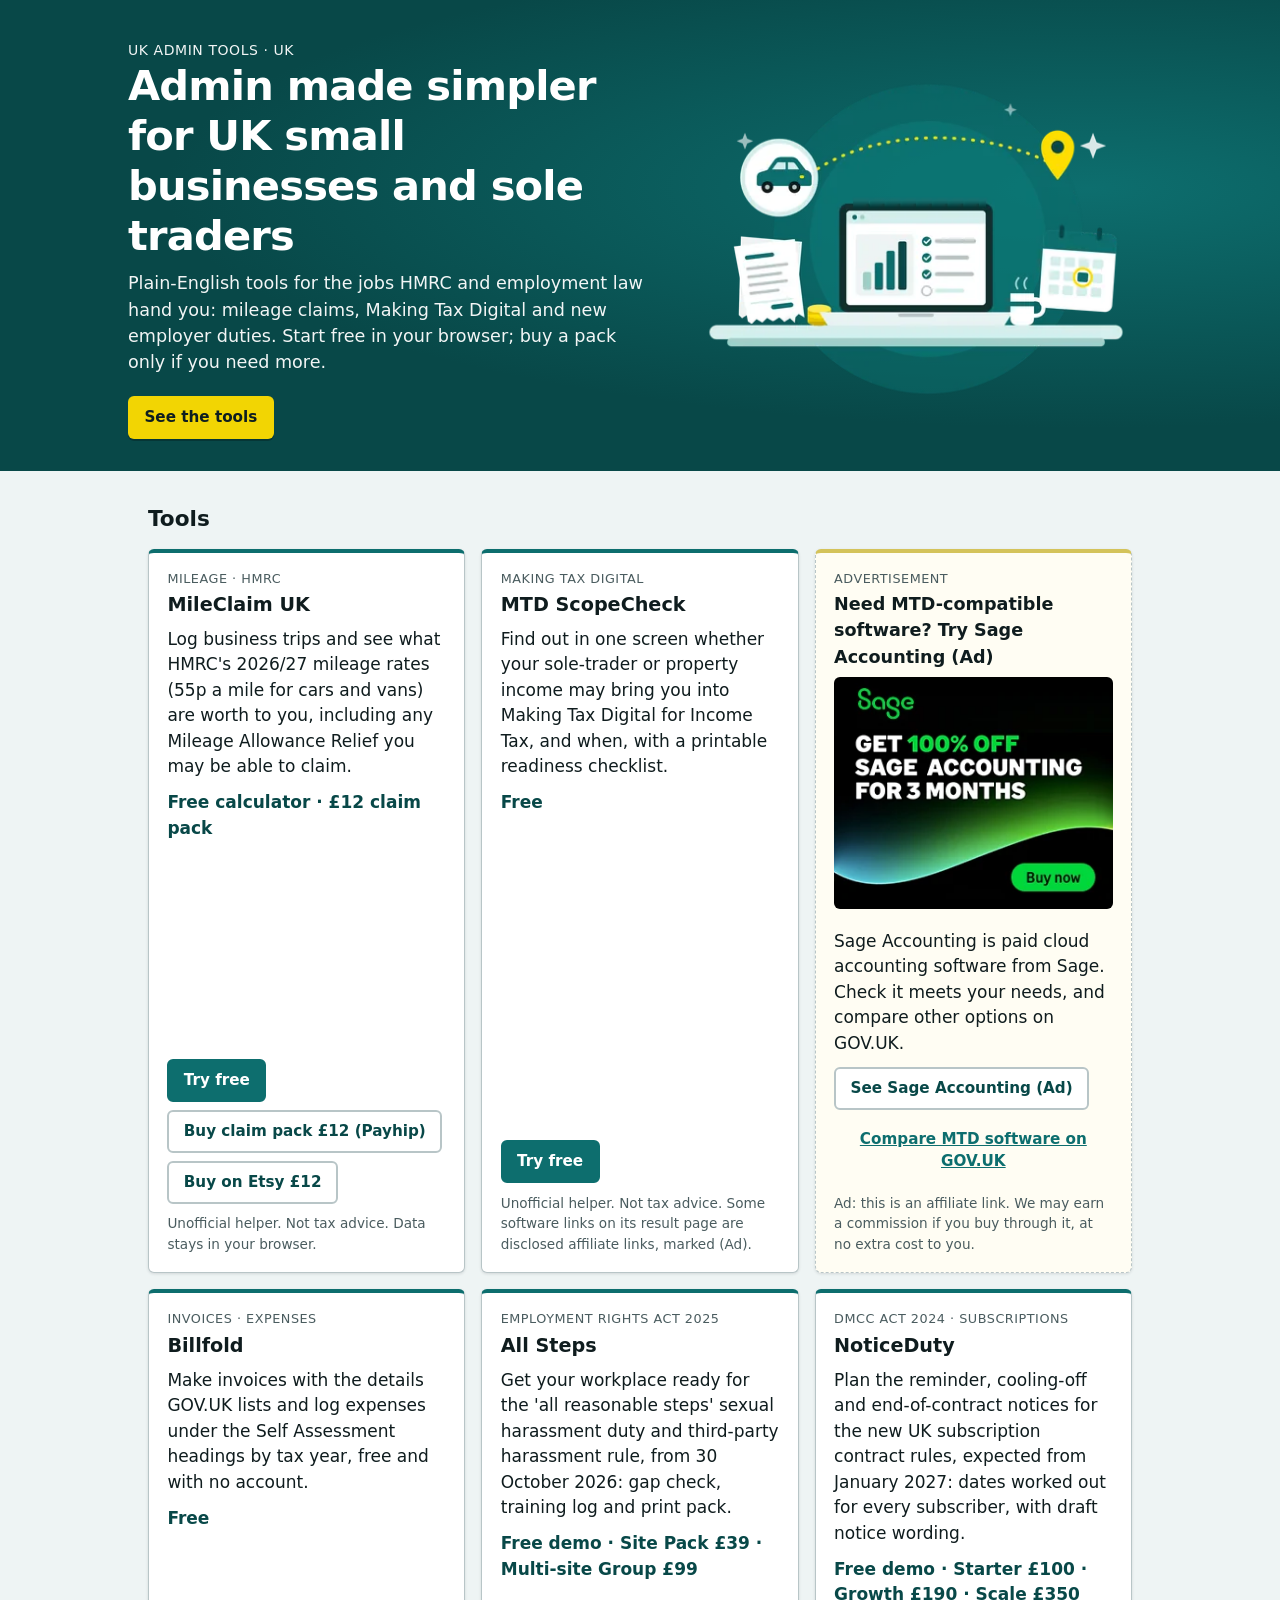
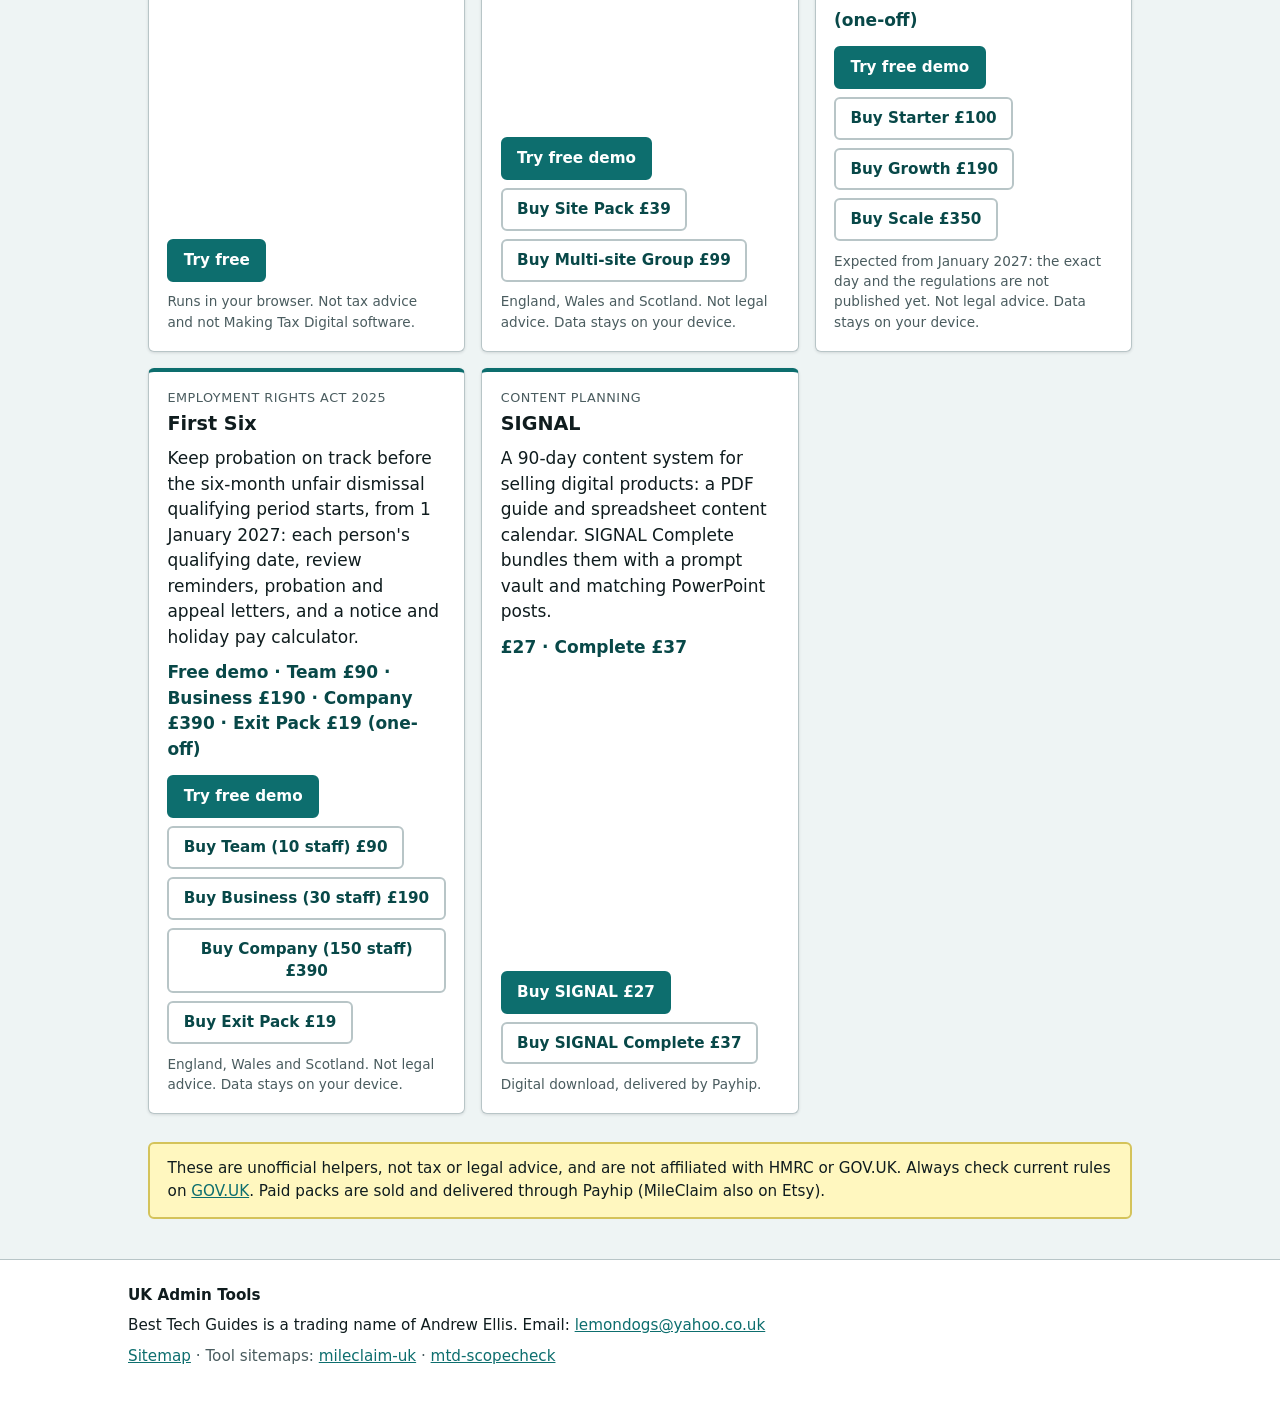
==== commit a7a54bd1: "Hub: All Steps duty date confirmed for 30 Oct 2026 SI 2026/1065 commenced ERA 2025 ss.20-22; drop 'e" ====
--- a/index.html
+++ b/index.html
@@ -118,7 +118,7 @@
         "@type": "WebApplication",
         "name": "All Steps",
         "url": "https://besttechguides.github.io/all-steps/",
-        "description": "Get your workplace ready for the 'all reasonable steps' sexual harassment duty and third-party harassment rule, expected from 30 October 2026: gap check, training log and print pack.",
+        "description": "Get your workplace ready for the 'all reasonable steps' sexual harassment duty and third-party harassment rule, from 30 October 2026: gap check, training log and print pack.",
         "applicationCategory": "BusinessApplication",
         "operatingSystem": "Any",
         "offers": [
@@ -334,7 +334,7 @@
       <article class="card" id="allsteps">
         <p class="card__tag">Employment Rights Act 2025</p>
         <h3>All Steps</h3>
-        <p class="card__benefit">Get your workplace ready for the 'all reasonable steps' sexual harassment duty and third-party harassment rule, expected from 30 October 2026: gap check, training log and print pack.</p>
+        <p class="card__benefit">Get your workplace ready for the 'all reasonable steps' sexual harassment duty and third-party harassment rule, from 30 October 2026: gap check, training log and print pack.</p>
         <p class="card__price">Free demo · Site Pack £39 · Multi-site Group £99</p>
         <p class="card__ctas">
           <a class="btn btn--primary" href="https://besttechguides.github.io/all-steps/">Try free demo</a>
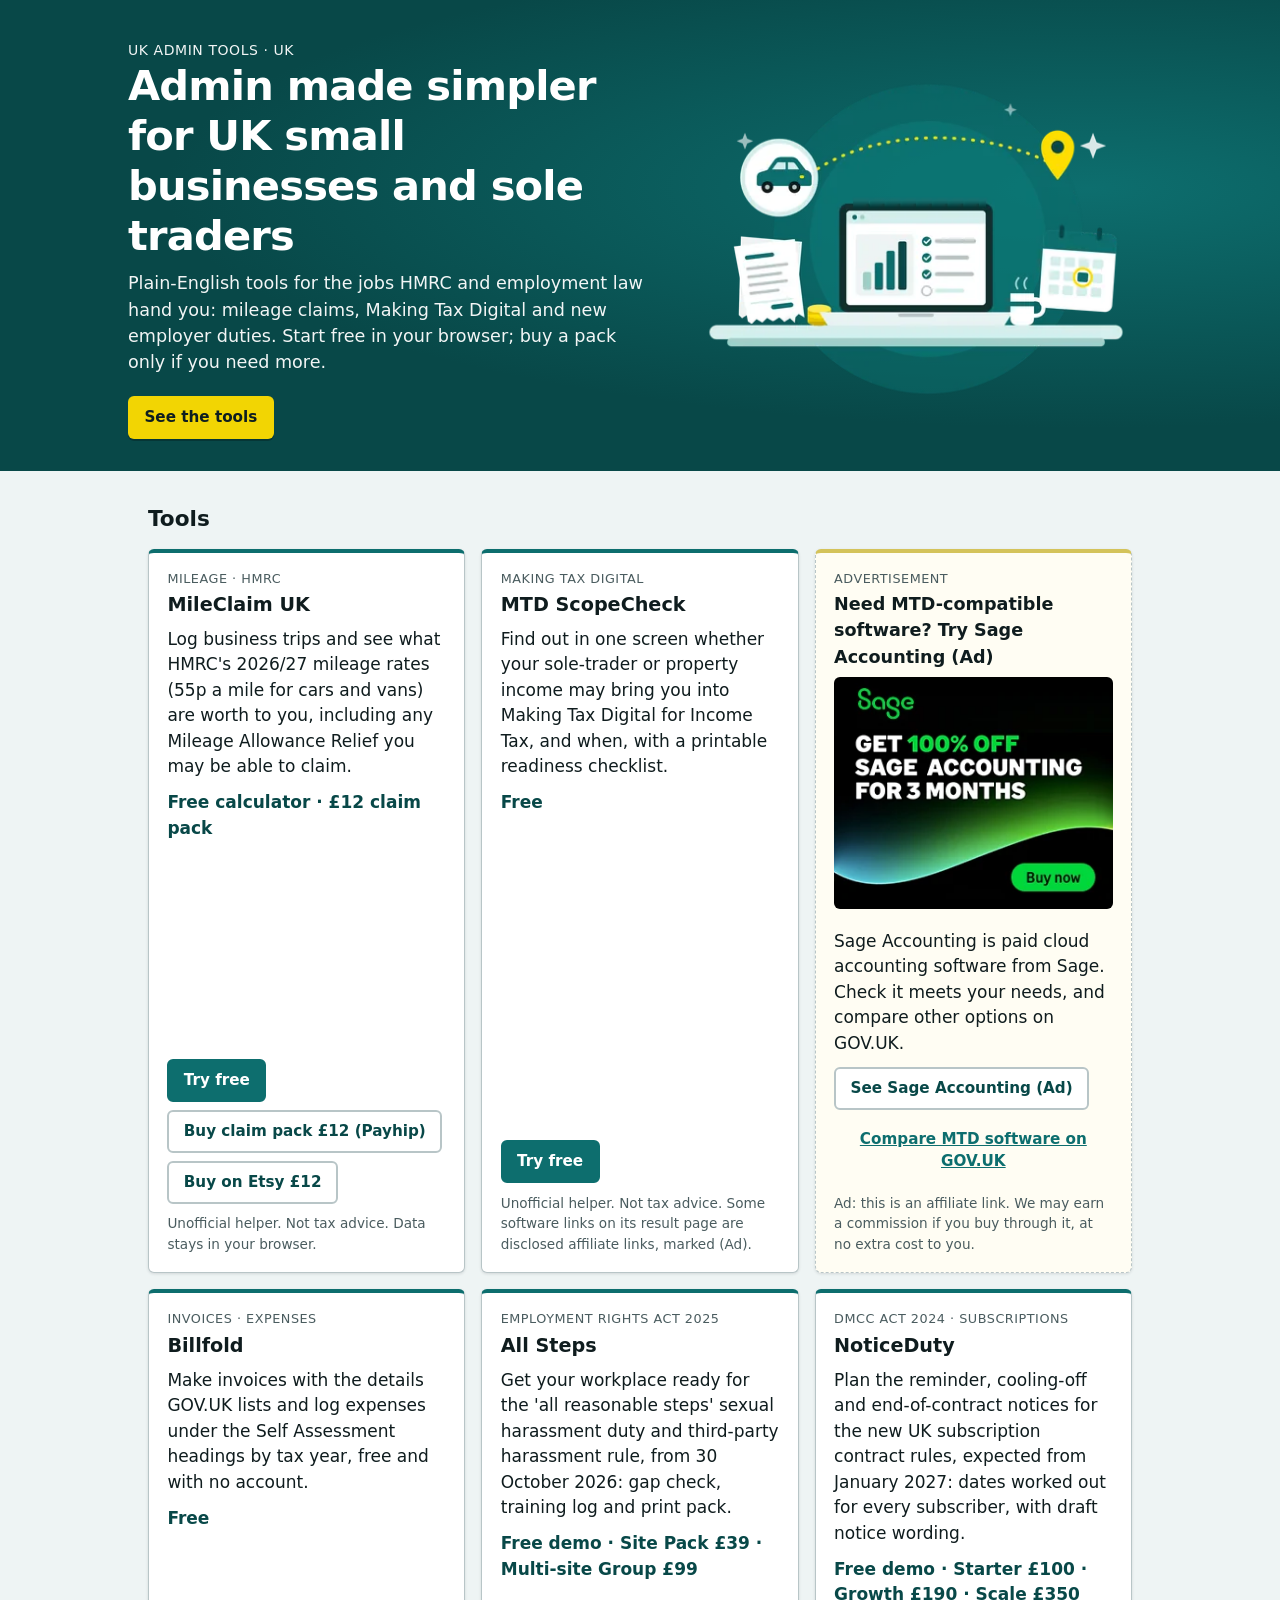
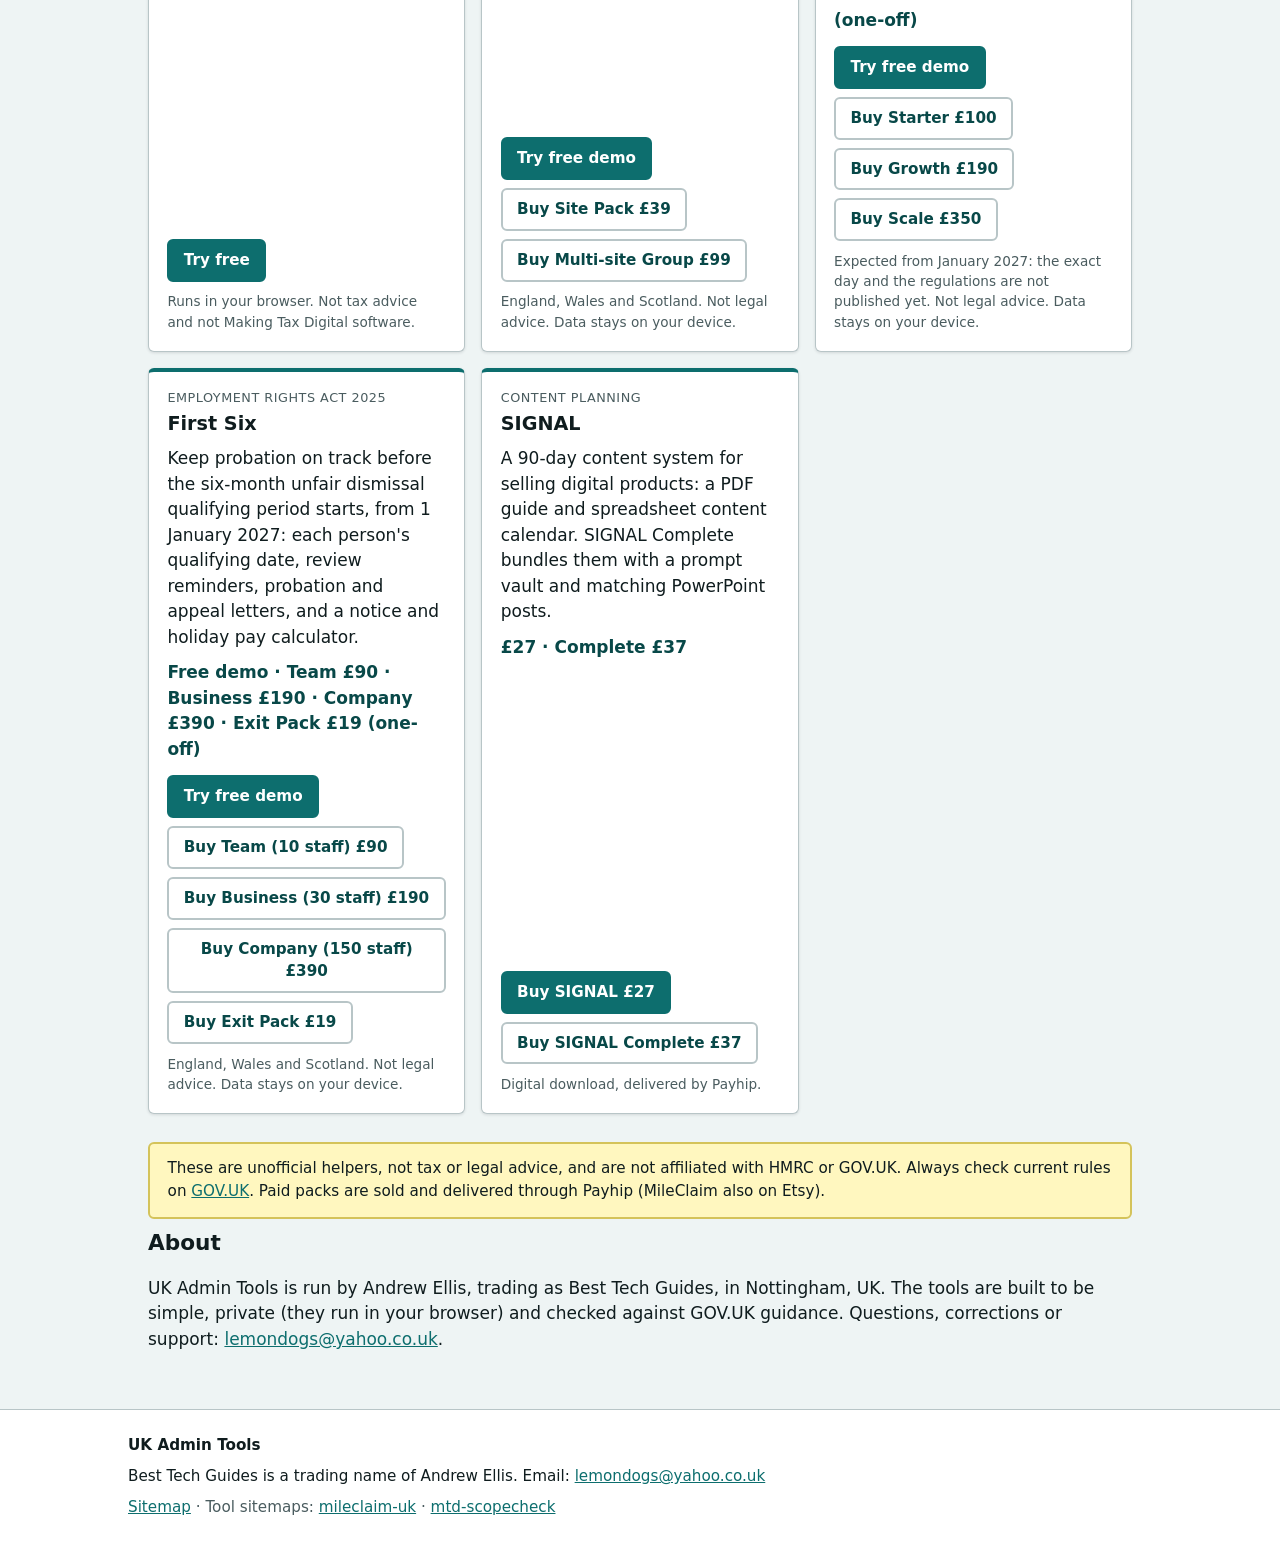
==== commit 5041d48a: "SEO: add About section (Andrew Ellis, Best Tech Guides, Nottingham UK)" ====
--- a/index.html
+++ b/index.html
@@ -388,6 +388,11 @@
     <aside class="disclaimer" role="note">
       <p>These are unofficial helpers, not tax or legal advice, and are not affiliated with HMRC or GOV.UK. Always check current rules on <a href="https://www.gov.uk/" target="_blank" rel="noopener noreferrer">GOV.UK</a>. Paid packs are sold and delivered through Payhip (MileClaim also on Etsy).</p>
     </aside>
+
+    <section class="about" id="about" aria-labelledby="about-h">
+      <h2 id="about-h">About</h2>
+      <p>UK Admin Tools is run by Andrew Ellis, trading as Best Tech Guides, in Nottingham, UK. The tools are built to be simple, private (they run in your browser) and checked against GOV.UK guidance. Questions, corrections or support: <a href="mailto:lemondogs@yahoo.co.uk">lemondogs@yahoo.co.uk</a>.</p>
+    </section>
   </main>
 
   <footer class="site-footer">
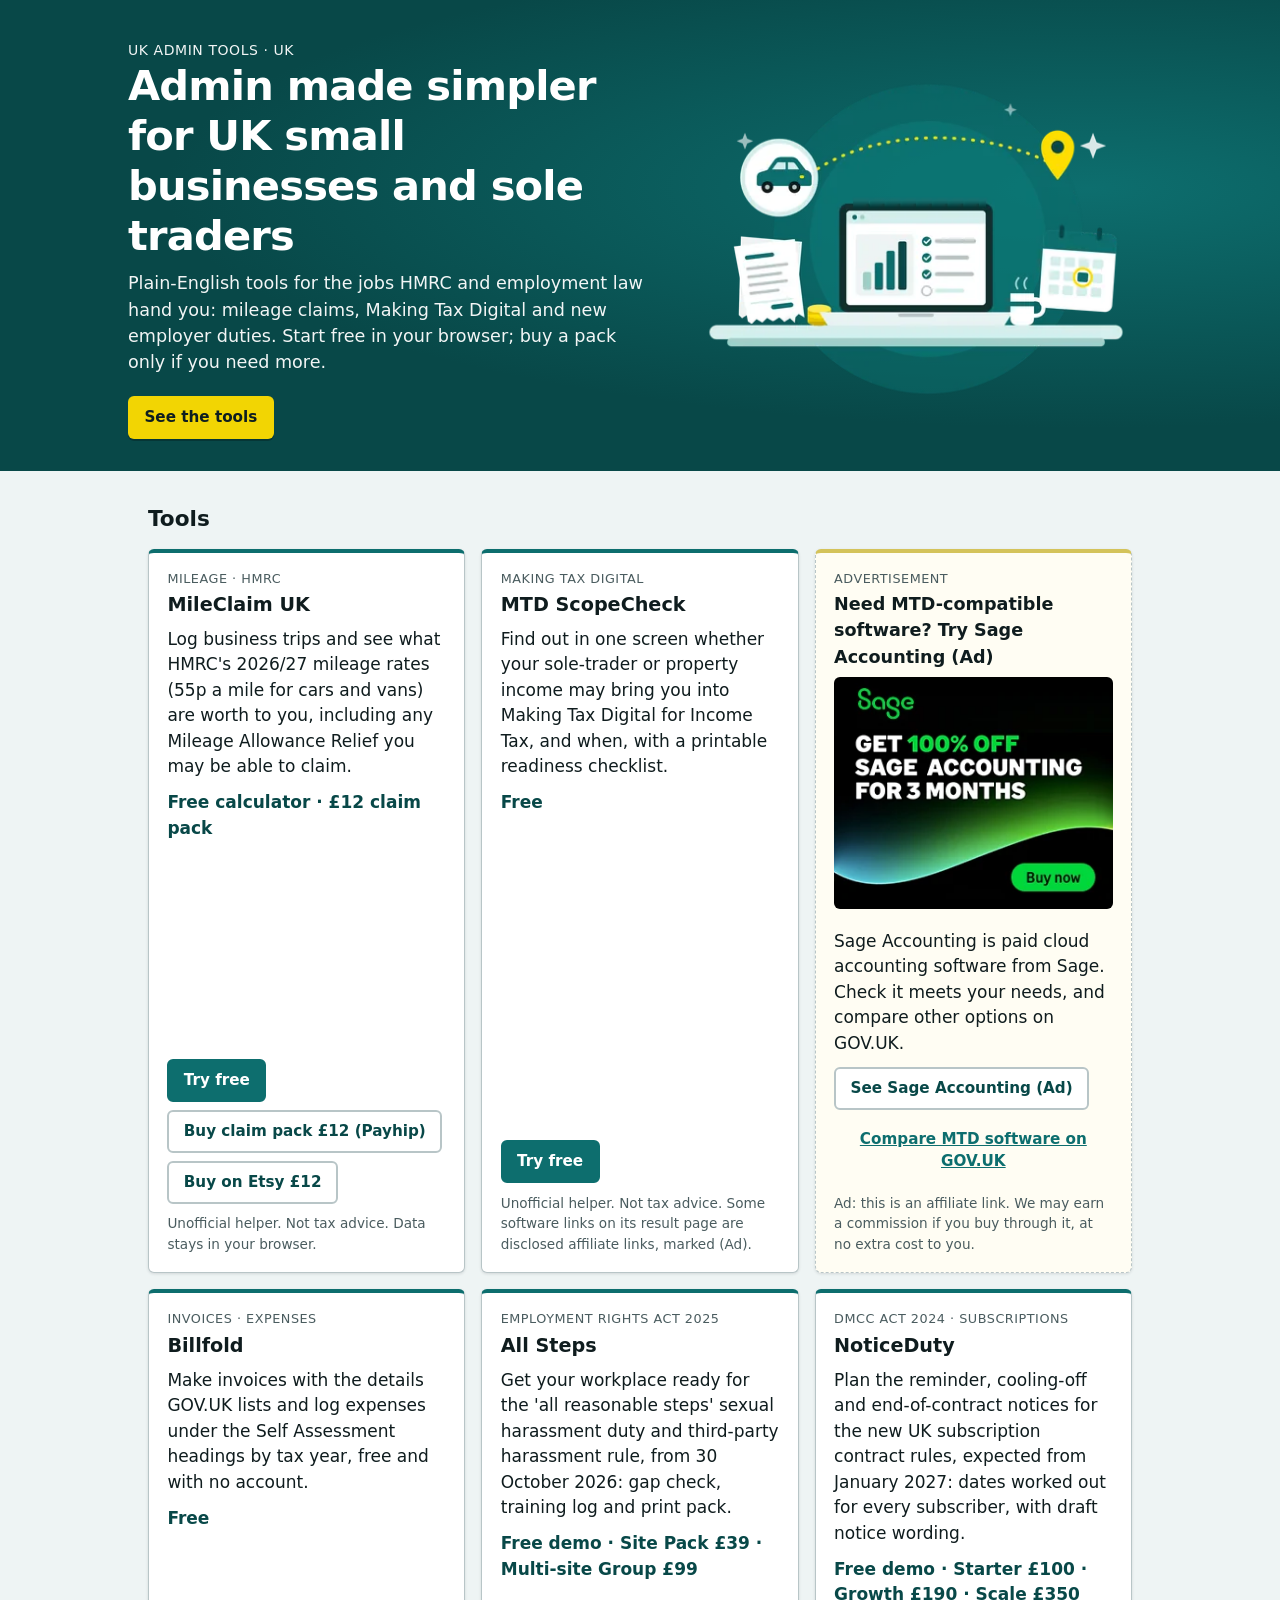
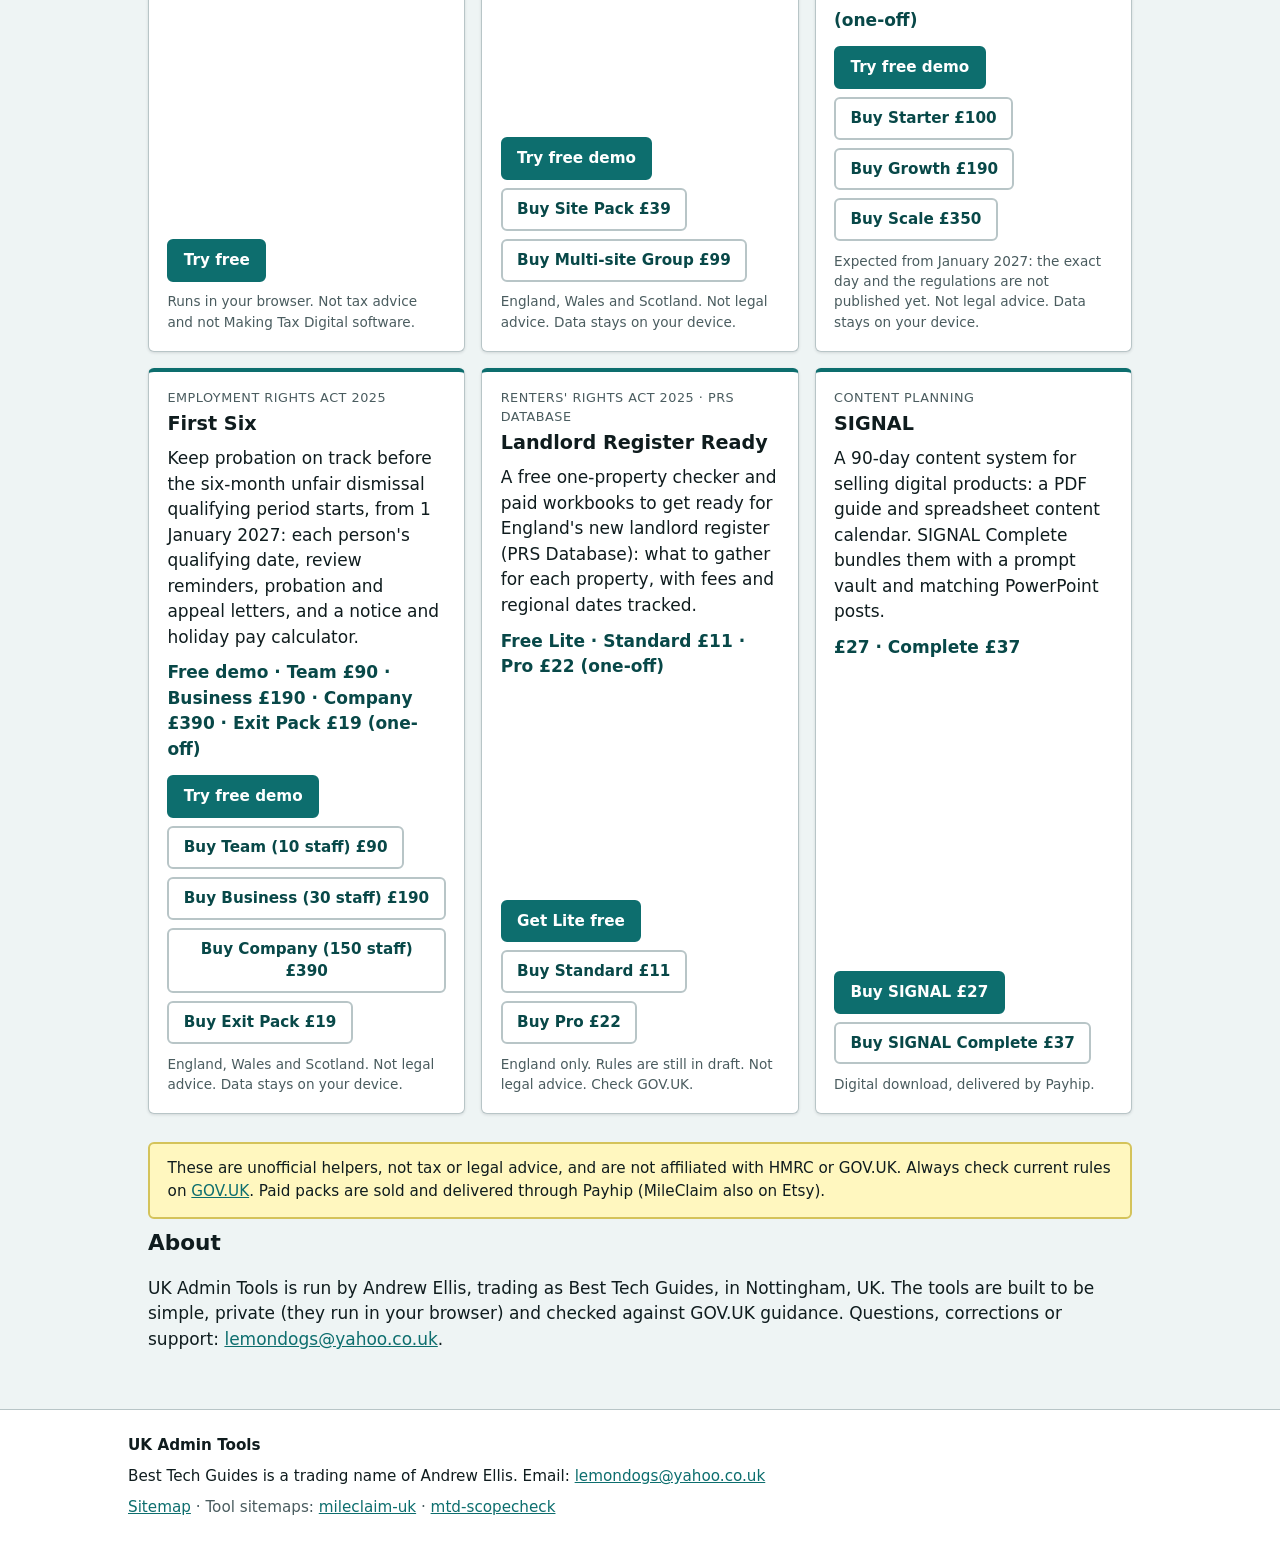
==== commit f5720215: "Add Landlord Register Ready card to hub" ====
--- a/index.html
+++ b/index.html
@@ -242,6 +242,39 @@
       "position": 7,
       "item": {
         "@type": "Product",
+        "name": "Landlord Register Ready",
+        "url": "https://payhip.com/b/D3opT",
+        "description": "A free one-property checker and paid workbooks to get ready for England's new landlord register (PRS Database): what to gather for each property, with fees and regional dates tracked.",
+        "offers": [
+          {
+            "@type": "Offer",
+            "name": "Landlord Register Ready Lite",
+            "price": "0",
+            "priceCurrency": "GBP",
+            "url": "https://payhip.com/b/D3opT"
+          },
+          {
+            "@type": "Offer",
+            "name": "Landlord Register Ready Standard",
+            "price": "11.00",
+            "priceCurrency": "GBP",
+            "url": "https://payhip.com/b/Lt5YO"
+          },
+          {
+            "@type": "Offer",
+            "name": "Landlord Register Ready Pro",
+            "price": "22.00",
+            "priceCurrency": "GBP",
+            "url": "https://payhip.com/b/WsGCM"
+          }
+        ]
+      }
+    },
+    {
+      "@type": "ListItem",
+      "position": 8,
+      "item": {
+        "@type": "Product",
         "name": "SIGNAL",
         "url": "https://payhip.com/b/0lhdi",
         "description": "A 90-day content system for selling digital products: a PDF guide and spreadsheet content calendar. SIGNAL Complete bundles them with a prompt vault and matching PowerPoint posts.",
@@ -370,6 +403,18 @@
         </p>
         <p class="card__note">England, Wales and Scotland. Not legal advice. Data stays on your device.</p>
       </article>
+      <article class="card" id="landlord">
+        <p class="card__tag">Renters' Rights Act 2025 · PRS Database</p>
+        <h3>Landlord Register Ready</h3>
+        <p class="card__benefit">A free one-property checker and paid workbooks to get ready for England's new landlord register (PRS Database): what to gather for each property, with fees and regional dates tracked.</p>
+        <p class="card__price">Free Lite · Standard £11 · Pro £22 (one-off)</p>
+        <p class="card__ctas">
+          <a class="btn btn--primary" href="https://payhip.com/b/D3opT" target="_blank" rel="noopener noreferrer">Get Lite free</a>
+          <a class="btn btn--secondary" href="https://payhip.com/b/Lt5YO" target="_blank" rel="noopener noreferrer">Buy Standard £11</a>
+          <a class="btn btn--secondary" href="https://payhip.com/b/WsGCM" target="_blank" rel="noopener noreferrer">Buy Pro £22</a>
+        </p>
+        <p class="card__note">England only. Rules are still in draft. Not legal advice. Check GOV.UK.</p>
+      </article>
       <article class="card" id="signal">
         <p class="card__tag">Content planning</p>
         <h3>SIGNAL</h3>
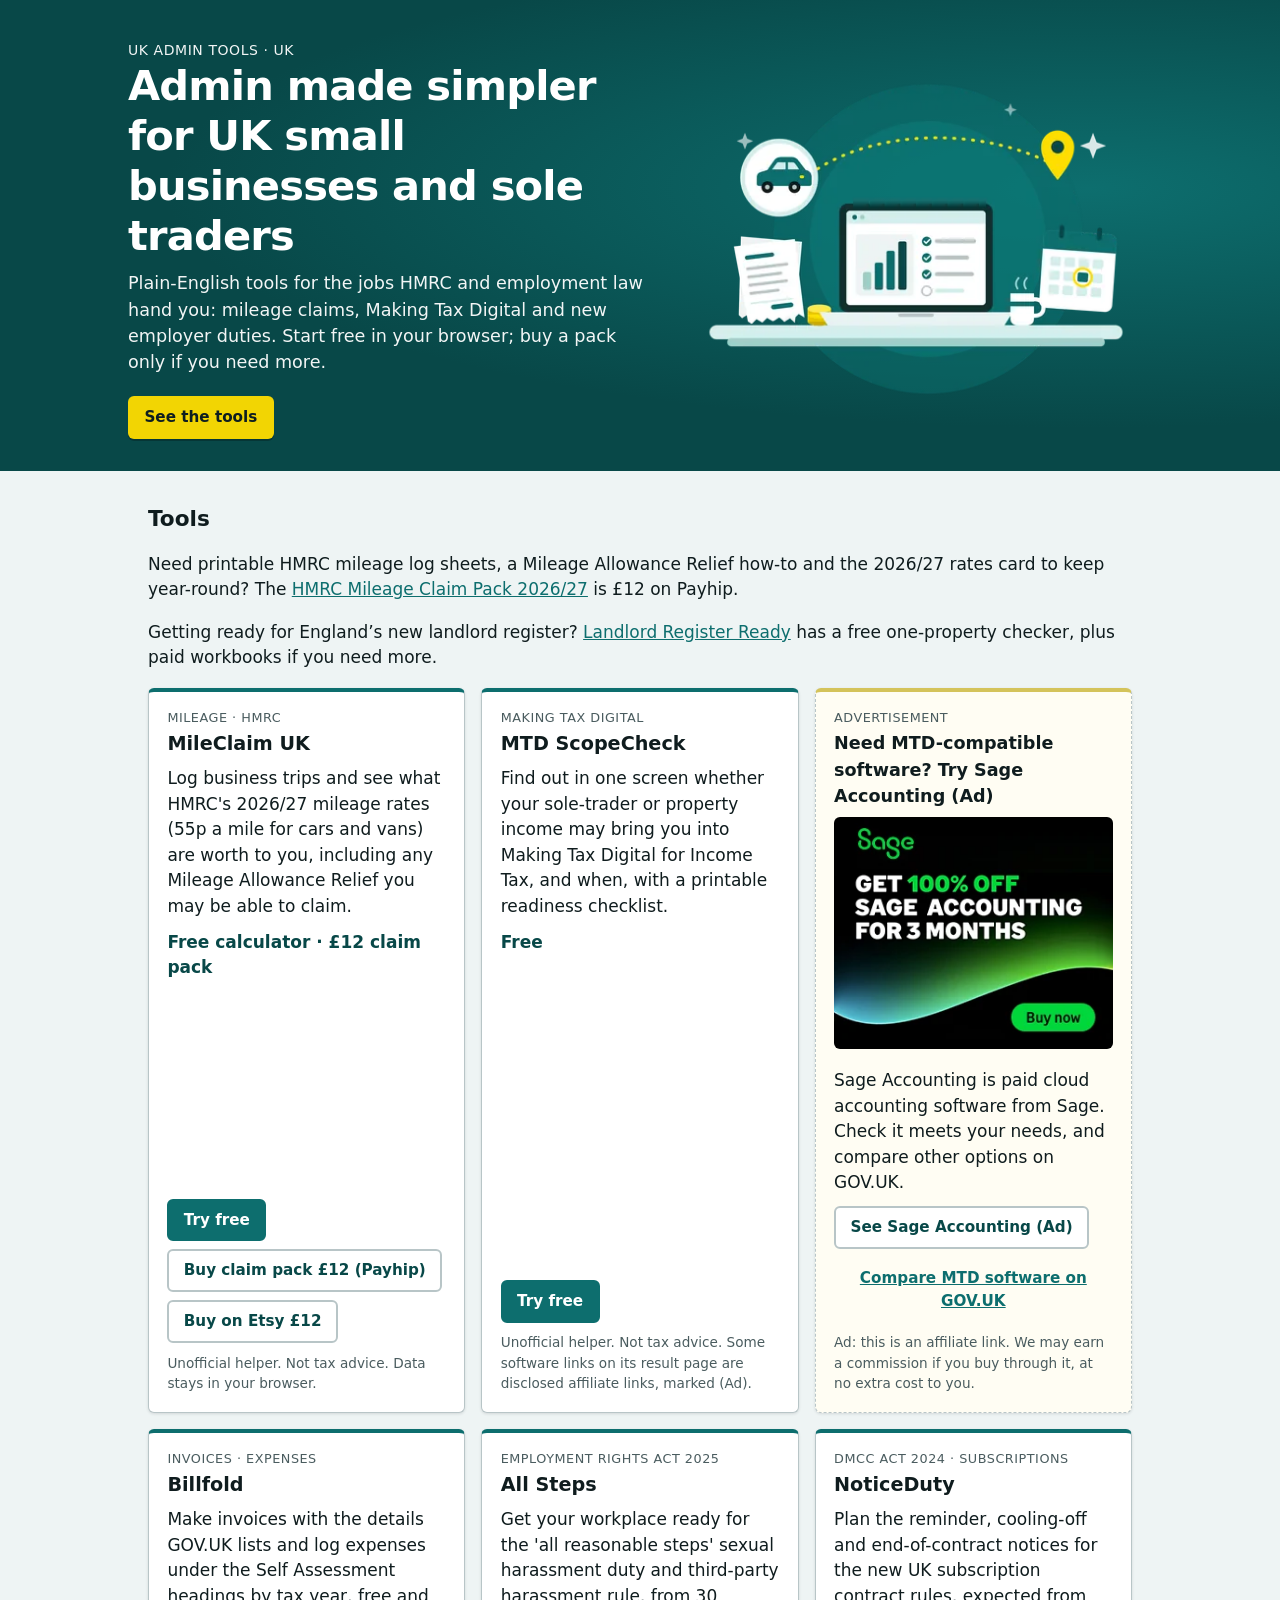
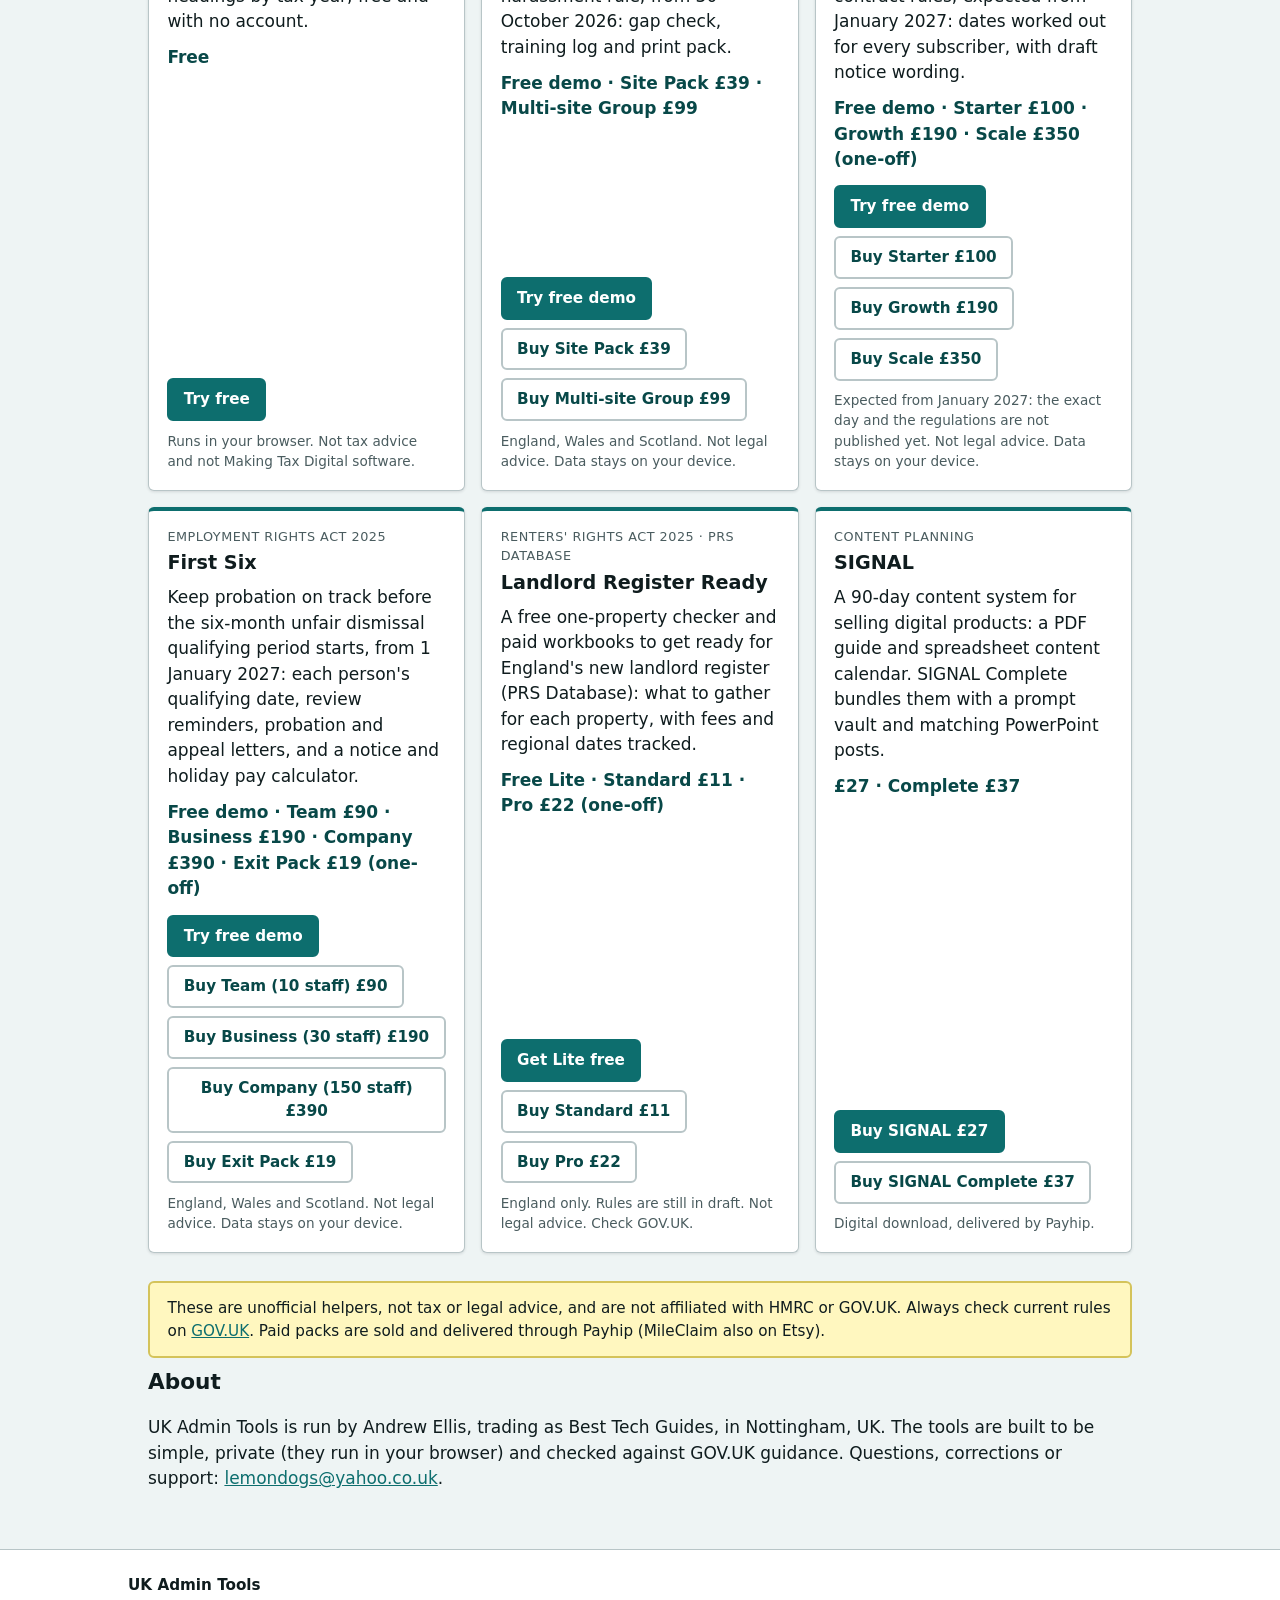
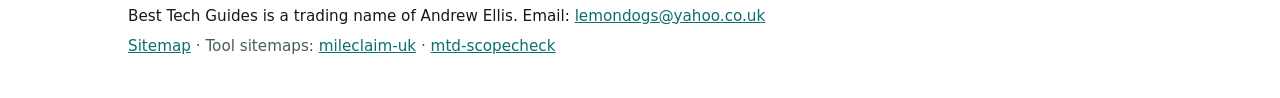
==== commit b7153758: "SEO: keyword-first title/meta and in-content Payhip links on the hub" ====
--- a/index.html
+++ b/index.html
@@ -3,24 +3,24 @@
 <head>
   <meta charset="utf-8">
   <meta name="viewport" content="width=device-width, initial-scale=1">
-  <title>UK Admin Tools: free and low-cost tools for UK small businesses and sole traders</title>
-  <meta name="description" content="UK Admin Tools makes simple, browser-based tools for UK small businesses and sole traders: HMRC mileage claims, Making Tax Digital scope checks and employer compliance files. Free tools plus low-cost packs.">
+  <title>HMRC mileage, MTD and landlord tools | UK Admin Tools</title>
+  <meta name="description" content="Free UK tools for sole traders and small businesses: HMRC mileage claims, Making Tax Digital checks and landlord register prep. Not tax advice.">
   <meta name="robots" content="index,follow">
   <link rel="canonical" href="https://besttechguides.github.io/">
   <meta property="og:type" content="website">
   <meta property="og:locale" content="en_GB">
   <meta property="og:url" content="https://besttechguides.github.io/">
   <meta property="og:site_name" content="UK Admin Tools">
-  <meta property="og:title" content="UK Admin Tools: free and low-cost tools for UK small businesses and sole traders">
-  <meta property="og:description" content="UK Admin Tools makes simple, browser-based tools for UK small businesses and sole traders: HMRC mileage claims, Making Tax Digital scope checks and employer compliance files. Free tools plus low-cost packs.">
+  <meta property="og:title" content="HMRC mileage, MTD and landlord tools | UK Admin Tools">
+  <meta property="og:description" content="Free UK tools for sole traders and small businesses: HMRC mileage claims, Making Tax Digital checks and landlord register prep. Not tax advice.">
   <meta property="og:image" content="https://besttechguides.github.io/img/og-image.png">
   <meta property="og:image:type" content="image/png">
   <meta property="og:image:width" content="1200">
   <meta property="og:image:height" content="630">
   <meta property="og:image:alt" content="Illustration of a small-business desk: a laptop showing a chart and checklist, receipts and coins, a coffee mug, a calendar with a date circled, and a car badge with a dotted route to a map pin.">
   <meta name="twitter:card" content="summary_large_image">
-  <meta name="twitter:title" content="UK Admin Tools: free and low-cost tools for UK small businesses and sole traders">
-  <meta name="twitter:description" content="UK Admin Tools makes simple, browser-based tools for UK small businesses and sole traders: HMRC mileage claims, Making Tax Digital scope checks and employer compliance files. Free tools plus low-cost packs.">
+  <meta name="twitter:title" content="HMRC mileage, MTD and landlord tools | UK Admin Tools">
+  <meta name="twitter:description" content="Free UK tools for sole traders and small businesses: HMRC mileage claims, Making Tax Digital checks and landlord register prep. Not tax advice.">
   <meta name="twitter:image" content="https://besttechguides.github.io/img/og-image.png">
   <meta name="twitter:image:alt" content="Illustration of a small-business desk: a laptop showing a chart and checklist, receipts and coins, a coffee mug, a calendar with a date circled, and a car badge with a dotted route to a map pin.">
   <meta name="theme-color" content="#084848">
@@ -320,6 +320,8 @@
   <main id="main">
     <section aria-labelledby="tools-heading" id="tools">
       <h2 id="tools-heading">Tools</h2>
+      <p>Need printable HMRC mileage log sheets, a Mileage Allowance Relief how-to and the 2026/27 rates card to keep year-round? The <a href="https://payhip.com/b/d2CPD" target="_blank" rel="noopener noreferrer">HMRC Mileage Claim Pack 2026/27</a> is £12 on Payhip.</p>
+      <p>Getting ready for England’s new landlord register? <a href="https://payhip.com/b/D3opT" target="_blank" rel="noopener noreferrer">Landlord Register Ready</a> has a free one-property checker, plus paid workbooks if you need more.</p>
       <div class="grid">
       <article class="card" id="mileclaim">
         <p class="card__tag">Mileage · HMRC</p>
